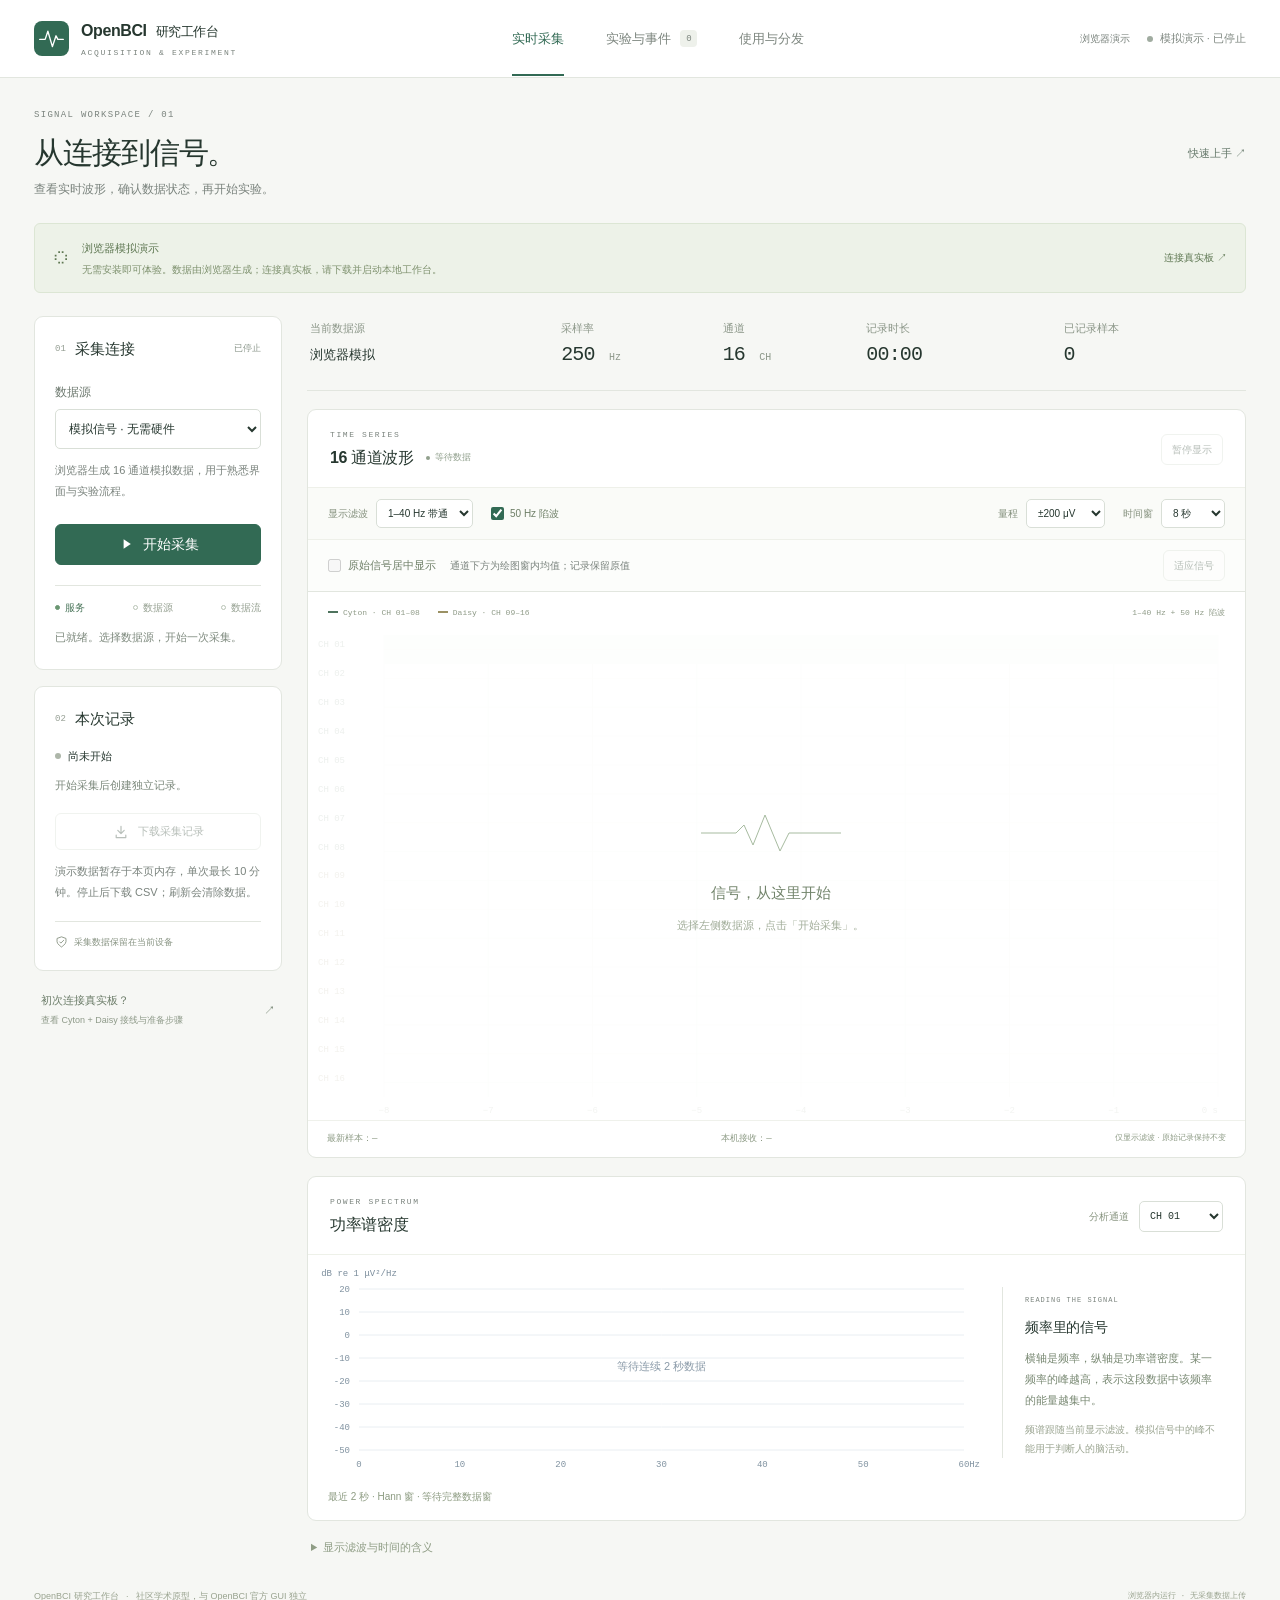
==== web/index.html @ ebc66256 "Add research workbench, online demo and portable source distribution" ====
<!doctype html>
<html lang="zh-CN">
<head>
  <meta charset="UTF-8"><meta name="viewport" content="width=device-width, initial-scale=1.0">
  <meta name="description" content="Cyton + Daisy 16 通道研究工作台：实时波形、频谱、软件事件与视觉刺激。支持浏览器模拟演示和本地硬件采集。">
  <meta name="theme-color" content="#f6f7f4"><title>OpenBCI 研究工作台 · 采集与实验</title>
  <link rel="icon" href="./favicon.svg" type="image/svg+xml"><link rel="stylesheet" href="./style.css">
  <script src="./transport.js" defer></script><script src="./display.js" defer></script><script src="./app.js" defer></script>
</head>
<body>
<a class="skip-link" href="#main">跳到工作区</a>
<header class="topbar">
  <a class="identity" href="./" aria-label="OpenBCI 研究工作台首页"><span class="brand-mark" aria-hidden="true"><svg viewBox="0 0 32 32"><path d="M3 17h6l3-9 5 17 4-12 2 4h6"/></svg></span><span class="brand-copy"><strong>OpenBCI<span>研究工作台</span></strong><small>ACQUISITION & EXPERIMENT</small></span></a>
  <nav class="view-nav" aria-label="工作区导航"><button class="view-tab active" data-view="acquisition" aria-current="page">实时采集</button><button class="view-tab" data-view="experiment">实验与事件 <span id="navEventCount" class="nav-count">0</span></button><button class="view-tab" data-view="guide">使用与分发</button></nav>
  <div class="topbar-end"><span id="environmentLabel" class="environment-label">本地工作台</span><div class="session-badge" id="sessionBadge" role="status"><i aria-hidden="true"></i><span id="sessionState">连接服务中</span></div></div>
</header>
<main id="main" class="workspace">
  <div class="page-intro"><div><p class="eyebrow">SIGNAL WORKSPACE / 01</p><h1 id="viewTitle">从连接到信号。</h1><p id="viewDescription">查看实时波形，确认数据状态，再开始实验。</p></div><a class="quiet-link" href="./guide.html">快速上手 ↗</a></div>
  <div id="browserBanner" class="environment-banner" hidden><span class="banner-symbol" aria-hidden="true">◌</span><div><strong>浏览器模拟演示</strong><p>无需安装即可体验。数据由浏览器生成；连接真实板，请下载并启动本地工作台。</p></div><a class="text-button" href="./guide.html#local">连接真实板 ↗</a></div>
  <div class="workspace-grid">
    <aside class="sidebar" aria-label="采集连接与记录">
      <section class="connection-panel">
        <div class="section-heading"><span class="section-index">01</span><h2>采集连接</h2><span class="live-label" id="connectionModeLabel">准备就绪</span></div>
        <label for="mode">数据源</label><select id="mode"><option value="synthetic">模拟信号 · 无需硬件</option><option value="cyton_daisy">Cyton + Daisy · 真实板卡</option></select>
        <div id="portControls" hidden><label for="port">USB 接收器</label><div class="port-row"><select id="port"><option value="">尚未扫描</option></select><button id="refreshPorts" class="icon-button" title="重新扫描串口" aria-label="重新扫描串口"><svg viewBox="0 0 20 20" aria-hidden="true"><path d="M16 8a6 6 0 1 0 .1 4M16 3v5h-5"/></svg></button></div></div>
        <p class="help" id="modeHelp">使用模拟数据熟悉波形、记录和事件操作。</p>
        <div class="acquisition-actions"><button class="primary full" id="start"><svg viewBox="0 0 20 20" aria-hidden="true"><path d="m7 4 9 6-9 6Z"/></svg><span>开始采集</span></button><button class="stop-button full" id="stop" disabled><svg viewBox="0 0 20 20" aria-hidden="true"><rect x="5" y="5" width="10" height="10" rx="1"/></svg>停止并保存</button></div>
        <div class="connection-steps" aria-label="连接过程"><span id="stepService"><i></i>服务</span><span id="stepDevice"><i></i>数据源</span><span id="stepStream"><i></i>数据流</span></div>
        <div class="inline-notice" id="notice" role="status" aria-live="polite">正在检查采集服务…</div>
      </section>
      <section class="session-panel"><div class="section-heading"><span class="section-index">02</span><h2>本次记录</h2></div><div class="record-state"><span class="record-dot" id="recordDot"></span><strong id="recordState">尚未开始</strong></div><p id="recordingPath" class="recording-path">开始采集后创建独立记录。</p><button id="downloadRecording" class="secondary full" disabled><svg viewBox="0 0 20 20" aria-hidden="true"><path d="M10 3v9m-4-4 4 4 4-4M4 14v3h12v-3"/></svg>下载采集记录</button><p class="help" id="recordHelp">本地采集自动保存原始数据；停止后可下载完整记录。</p><div class="storage-note"><svg viewBox="0 0 16 16" aria-hidden="true"><path d="M8 1 2.5 3v4c0 3 5.5 6.5 5.5 6.5S13.5 10 13.5 7V3Z"/><path d="m5.5 7 1.7 1.7L11 5"/></svg><span>采集数据保留在当前设备</span></div></section>
      <a class="sidebar-guide" href="./guide.html#hardware"><span>初次连接真实板？<small>查看 Cyton + Daisy 接线与准备步骤</small></span><span aria-hidden="true">↗</span></a>
    </aside>
    <div class="main-column">
      <div class="session-strip" aria-label="采集概况"><div><span>当前数据源</span><strong id="sourceSummary">模拟信号</strong></div><div><span>采样率</span><strong id="sampleRate">250 <small>Hz</small></strong></div><div><span>通道</span><strong id="channelCount">16 <small>CH</small></strong></div><div><span>记录时长</span><strong id="sessionDuration">00:00</strong></div><div><span>已记录样本</span><strong id="sampleCount">0</strong></div></div>
      <div class="view-panel" data-panel="acquisition">
        <section class="panel waveform-panel" aria-labelledby="waveTitle">
          <div class="panel-header"><div><p class="eyebrow">TIME SERIES</p><h2 id="waveTitle">16 通道波形 <span class="live-indicator" id="waveLive">等待数据</span></h2></div><button id="pauseDisplay" class="secondary compact" aria-pressed="false" disabled><span id="pauseLabel">暂停显示</span></button></div>
          <div class="display-toolbar" aria-label="波形显示设置"><label>显示滤波<select id="filter"><option value="raw">原始信号</option><option value="bandpass" selected>1–40 Hz 带通</option></select></label><label class="check-row"><input type="checkbox" id="notch" checked><span>50 Hz 陷波</span></label><span class="toolbar-spacer"></span><label>量程<select id="scale"><option value="50">±50 μV</option><option value="100">±100 μV</option><option value="200" selected>±200 μV</option><option value="500">±500 μV</option><option value="1000">±1000 μV</option><option value="5000">±5 mV</option><option value="20000">±20 mV</option><option value="100000">±100 mV</option><option value="250000">±250 mV</option></select></label><label>时间窗<select id="timeWindow"><option value="4">4 秒</option><option value="8" selected>8 秒</option></select></label></div>
          <div class="plot-options"><label class="check-row" title="仅绘图时减去各通道当前时间窗的均值；均值显示在通道名下，原始数据和频谱不变。"><input type="checkbox" id="centerRaw"><span>原始信号居中显示</span></label><span>通道下方为绘图窗内均值；记录保留原值</span><button id="fitSignal" class="secondary compact" disabled>适应信号</button></div>
          <div class="plot-caption"><div class="channel-legend"><span><i></i>Cyton · CH 01–08</span><span><i></i>Daisy · CH 09–16</span></div><span id="filterBadge">1–40 Hz + 50 Hz 陷波</span></div>
          <div id="streamNotice" class="signal-notice" role="status" hidden>最近 3 秒未收到新样本。请检查板子供电、PC 开关和接收器；界面保留最后收到的数据。</div><div id="rangeNotice" class="signal-notice" role="status" hidden></div>
          <div class="waveform-wrap"><canvas id="waveform" aria-label="16 通道实时 EEG 波形图，可点击通道选择频谱"></canvas><div class="plot-empty" id="waveEmpty"><span class="empty-wave" aria-hidden="true"><svg viewBox="0 0 140 40"><path d="M0 20h35l8-8 9 20 12-30 15 36 9-18h52"/></svg></span><strong id="emptyTitle">信号，从这里开始</strong><span id="emptyDescription">选择左侧数据源，点击「开始采集」。</span></div><div class="paused-overlay" id="pausedOverlay" hidden>显示已暂停 · 后台采集保持运行</div></div>
          <div class="plot-footer"><span id="sampleTime">最新样本：—</span><span id="receivedTime">本机接收：—</span><span>仅显示滤波 · 原始记录保持不变</span></div>
        </section>
        <section class="panel spectrum-panel" aria-labelledby="spectrumTitle"><div class="panel-header"><div><p class="eyebrow">POWER SPECTRUM</p><h2 id="spectrumTitle">功率谱密度</h2></div><label class="channel-picker">分析通道<select id="spectrumChannel" aria-label="选择频谱通道"></select></label></div><div class="spectrum-body"><div class="spectrum-wrap"><canvas id="spectrum" aria-label="所选通道功率谱密度图"></canvas></div><aside class="spectrum-explainer"><span class="micro-label">READING THE SIGNAL</span><h3>频率里的信号</h3><p>横轴是频率，纵轴是功率谱密度。某一频率的峰越高，表示这段数据中该频率的能量越集中。</p><p class="help">频谱跟随当前显示滤波。模拟信号中的峰不能用于判断人的脑活动。</p></aside></div><p class="spectrum-note" id="spectrumNote">最近 2 秒 · Hann 窗 · 等待完整数据窗</p></section>
        <details class="method-note"><summary>显示滤波与时间的含义</summary><p>1–40 Hz 是一阶高通与低通串联的演示滤波；50 Hz 陷波 Q=30。它们只影响显示与频谱，不改变原始记录。Cyton + Daisy 时间戳为主机接收／合并时间；正式研究需另行验证滤波、信号质量和同步精度。</p></details>
      </div>
      <div class="view-panel" data-panel="experiment" hidden>
        <section class="panel experiment-panel"><div class="panel-header"><div><p class="eyebrow">STIMULUS & MARKERS</p><h2>视觉刺激与事件标记</h2></div><span class="tag">软件时序</span></div><div class="experiment-body"><div class="stimulus" id="stimulus" aria-label="视觉刺激区域"><span>+</span><small id="stimulusState">待机</small></div><div class="event-controls"><p class="control-label">手动事件</p><div class="button-row"><button id="eventA" class="secondary" disabled>事件 A <kbd>1</kbd></button><button id="eventB" class="secondary" disabled>事件 B <kbd>2</kbd></button></div><p class="help keyboard-hint">空格键发送事件 A · 输入控件聚焦时不触发</p><div class="paradigm-inputs"><label for="stimulusInterval">刺激间隔 / 秒<input id="stimulusInterval" type="number" min="0.5" max="60" step="0.5" value="2"></label><label for="stimulusCount">重复次数<input id="stimulusCount" type="number" min="1" max="100" step="1" value="5"></label></div><div class="button-row"><button id="startExperiment" class="primary" disabled>运行视觉刺激</button><button id="cancelExperiment" class="secondary" disabled>取消</button></div><p class="experiment-readiness" id="experimentReadiness">请先开始采集，再添加事件。</p></div></div><p class="timing-note">准备 1 秒后开始，每次闪烁 150 ms 并请求事件 A。切换工作区或将页面放到后台会取消剩余刺激。软件时间不代表屏幕实际亮起时间或硬件同步精度。</p></section>
        <section class="panel event-log-panel"><div class="panel-header"><div><p class="eyebrow">EVENT TIMELINE</p><h2>实验日志 <span id="eventCount">0</span></h2></div><button class="secondary compact" id="exportLog" disabled>导出事件日志</button></div><div class="table-wrap"><table><thead><tr><th scope="col">事件</th><th scope="col">计划 / 本机时间</th><th scope="col">绘制回调差</th><th scope="col">请求发送时间</th><th scope="col">采集端状态</th></tr></thead><tbody id="eventRows"><tr><td colspan="5" class="table-empty"><strong>给数据加上时间坐标</strong><span>采集开始后，发送手动事件或运行视觉刺激，事件状态会在这里更新。</span></td></tr></tbody></table></div><p class="log-note">显示最近 30 条；导出包含本页全部事件与后端状态。刷新页面前请先导出。</p></section>
      </div>
      <div class="view-panel" data-panel="guide" hidden>
        <section class="guide-intro"><p class="eyebrow">START HERE</p><h2>同一个工作台，两种打开方式。</h2><p>先用模拟数据熟悉流程，再连接真实设备。</p></section>
        <div class="guide-modes"><article><span class="guide-number">01 / 在浏览器体验</span><h3>打开链接，开始模拟采集。</h3><p>GitHub Pages 版在浏览器生成 16 通道模拟数据，可查看波形与频谱、运行视觉刺激，并下载演示数据和事件日志。</p><button class="primary" id="goAcquisition">返回实时采集 →</button></article><article><span class="guide-number">02 / 在本机连接硬件</span><h3>下载工作台，接入真实板。</h3><p>本地采集服务负责连接 USB 接收器与保存原始记录。需要 Python 3.10+，以及提供 Java / BrainFlow 库的 OpenBCI GUI。</p><a class="secondary link-button" href="./downloads/OpenBCI-Research-Workbench.zip" download>下载本地工作台 ↓</a><a class="quiet-link" href="./guide.html#local">安装步骤 ↗</a></article></div>
        <div class="workflow-guide"><h3>一次完整采集</h3><ol><li><strong>连接与检查</strong><span>选择数据源。真实板需插入 USB 接收器，板子用电池供电并置于 PC。</span></li><li><strong>观察与实验</strong><span>开始采集，调整显示。进入「实验与事件」添加标记或运行视觉刺激。</span></li><li><strong>停止与导出</strong><span>点击「停止并保存」，下载采集记录和事件日志，保留实验配置。</span></li></ol></div><a class="quiet-link" href="./guide.html#publish">GitHub 同步与自动发布说明 ↗</a>
      </div>
    </div>
  </div>
</main>
<footer class="app-footer"><span>OpenBCI 研究工作台 <span class="footer-dot">·</span> 社区学术原型，与 OpenBCI 官方 GUI 独立</span><span id="connectionStatus">正在连接本地服务</span></footer>
<div id="downloadStatus" class="toast" role="status" aria-live="polite" hidden></div>
</body></html>
---- web/style.css ----
@charset "UTF-8";
:root{color-scheme:light;--ink:#26372f;--muted:#7a837d;--accent:#326a54;--accent-dark:#254e40;--accent-soft:#eaf1eb;--line:#e2e6df;--paper:#fff;--back:#f6f7f4;--red:#a63b35;--mono:"SFMono-Regular",Consolas,"Liberation Mono",monospace;--sans:-apple-system,BlinkMacSystemFont,"Segoe UI","PingFang SC","Microsoft YaHei",sans-serif;font-family:var(--sans);font-size:14px;font-synthesis:none;font-variant-numeric:tabular-nums}
*{box-sizing:border-box}html{scroll-behavior:smooth;scroll-padding-top:90px}body{margin:0;background:var(--back);color:var(--ink);line-height:1.5}button,input,select{font:inherit}button,a,input,select,summary{-webkit-tap-highlight-color:transparent}button{cursor:pointer;border:1px solid transparent;border-radius:6px;min-height:39px;padding:9px 14px;font-weight:550;transition:background .18s,border-color .18s,color .18s,transform .15s;display:inline-flex;align-items:center;justify-content:center;gap:9px}button:active:not(:disabled),.link-button:active{transform:translateY(1px)}button:disabled{opacity:.4;cursor:not-allowed}button svg,.link-button svg{width:16px;height:16px;fill:none;stroke:currentColor;stroke-width:1.5;stroke-linejoin:round;stroke-linecap:round;flex-shrink:0}button:focus-visible,a:focus-visible,input:focus-visible,select:focus-visible,summary:focus-visible{outline:3px solid #83a88d;outline-offset:3px}a{color:inherit;text-decoration:none}select,input[type=number]{width:100%;height:40px;border:1px solid #d9dfd7;background:var(--paper);color:var(--ink);border-radius:5px;padding:0 11px;min-width:0;transition:border-color .18s}select:hover:not(:disabled),input:hover:not(:disabled){border-color:#a3b5a5}select:disabled,input:disabled{background:#f7f8f5;color:#79857b}input[type=checkbox]{accent-color:var(--accent);width:15px;height:15px}h1,h2,h3,p{margin:0}h1{font-size:30px;letter-spacing:-1.1px;font-weight:600;line-height:1.3}h2{font-size:16px;font-weight:600;letter-spacing:-.35px}h3{font-size:16px;font-weight:600;letter-spacing:-.25px}small{font-weight:400}label{font-size:12px;font-weight:500}[hidden]{display:none!important}.skip-link{position:absolute;top:-80px;left:20px;z-index:6;background:var(--accent);color:white;padding:10px 16px}.skip-link:focus{top:10px}
.topbar{height:78px;display:flex;align-items:center;justify-content:space-between;gap:28px;padding:0 34px;background:#fff;border-bottom:1px solid var(--line)}.identity{display:flex;gap:12px;align-items:center;flex-shrink:0}.brand-mark{height:35px;width:35px;display:grid;place-items:center;background:var(--accent);color:white;border-radius:8px}.brand-mark svg{width:29px;fill:none;stroke:currentColor;stroke-width:1.5;stroke-linejoin:round;stroke-linecap:round}.brand-copy{display:block}.brand-copy strong{font-size:16px;letter-spacing:-.4px;font-weight:650;display:block}.brand-copy strong span{font-size:13px;margin-left:9px;font-weight:450}.brand-copy small{font:8px/1.5 var(--mono);letter-spacing:1.7px;color:var(--muted);display:block;margin-top:4px}.view-nav{display:flex;align-self:stretch;gap:6px}.view-tab{position:relative;border-radius:0;background:transparent;color:#7d867f;font-size:12px;font-weight:500;padding:0 17px}.view-tab:after{content:"";height:2px;background:transparent;position:absolute;bottom:0;left:17px;right:17px}.view-tab.active{color:var(--accent)}.view-tab.active:after{background:var(--accent)}.view-tab:hover{background:#f7f9f5;color:var(--accent)}.nav-count{display:inline-grid;place-items:center;min-width:17px;height:17px;background:#eef1eb;border-radius:4px;font:9px var(--mono)}.topbar-end{display:flex;align-items:center;gap:17px;flex-shrink:0}.environment-label{font-size:10px;color:var(--muted)}.session-badge{display:flex;gap:7px;align-items:center;font-size:11px;color:#7d867f;white-space:nowrap}.session-badge i{width:6px;height:6px;border-radius:50%;background:#a0aca0}.session-badge.running{color:var(--accent)}.session-badge.running i{background:#4e8a6b;box-shadow:0 0 0 4px #eef4ee}.session-badge.error{color:var(--red)}.session-badge.error i{background:var(--red)}
.workspace{max-width:1600px;margin:0 auto;padding:31px 34px 35px}.page-intro{display:flex;align-items:center;justify-content:space-between;gap:20px;margin-bottom:25px}.eyebrow,.micro-label{font:9px/1.5 var(--mono);letter-spacing:1.7px;color:var(--muted)}.page-intro .eyebrow{font-size:9px;letter-spacing:1.3px;margin-bottom:10px}.page-intro p:last-child{font-size:12px;color:var(--muted);margin-top:8px}.quiet-link{font-size:11px;color:#66796b;display:inline-flex;align-items:center;gap:9px;padding:7px 0;white-space:nowrap}.quiet-link:hover{color:var(--accent);text-decoration:underline;text-underline-offset:4px}.workspace-grid{display:grid;grid-template-columns:248px minmax(0,1fr);gap:25px;align-items:start}.sidebar{display:flex;flex-direction:column;gap:16px;min-width:0}.connection-panel,.session-panel{padding:21px 20px;background:var(--paper);border:1px solid var(--line);border-radius:9px}.section-heading{display:flex;align-items:center;gap:8px;margin-bottom:23px}.section-heading h2{font-size:14px;letter-spacing:0}.section-index{font:9px var(--mono);color:#97a095;padding-right:1px}.live-label{font-size:9px;color:#8a968a;margin-left:auto}.connection-panel>label,#portControls>label{display:block;font-size:11px;color:#6c786e;margin:17px 0 8px}.connection-panel>label:first-of-type{margin-top:0}.connection-panel select{font-size:11px;padding-left:9px}#portControls{margin-top:15px}.port-row{display:flex;gap:7px}.port-row select{font:10px var(--mono);padding-left:7px}.icon-button{border-color:var(--line);background:var(--paper);width:36px;flex-shrink:0;padding:0}.icon-button:hover{background:var(--accent-soft)}.help{font-size:10px;line-height:1.9;color:var(--muted);margin-top:11px}.acquisition-actions{margin:22px 0 20px;display:flex;gap:7px;flex-direction:column}.primary{background:var(--accent);color:white;border-color:var(--accent)}.primary:hover:not(:disabled){background:var(--accent-dark);border-color:var(--accent-dark)}.primary svg{fill:currentColor;stroke:none}.secondary{border-color:#dce2d9;color:#506254;background:var(--paper)}.secondary:hover:not(:disabled){background:var(--accent-soft);border-color:#a5b8a9}.stop-button{background:#fff;color:#6e796e;border-color:var(--line)}.stop-button:hover:not(:disabled){color:var(--red);border-color:#dcbab2;background:#fcf6f4}.stop-button:disabled{display:none}.acquisition-actions:has(.stop-button:not(:disabled)) .primary{display:none}.full{width:100%}.connection-steps{display:flex;justify-content:space-between;gap:8px;padding-top:14px;border-top:1px solid var(--line)}.connection-steps>span{display:flex;align-items:center;gap:5px;color:#96a192;font-size:9px;white-space:nowrap}.connection-steps i{width:5px;height:5px;border:1px solid #b8c3b5;border-radius:50%}.connection-steps .ready{color:#4b765b}.connection-steps .ready i{background:#6a9672;border-color:#6a9672}.inline-notice{font-size:10px;line-height:1.9;color:#7d897d;margin-top:12px;overflow-wrap:anywhere}.inline-notice.error{color:var(--red)}.session-panel .section-heading{margin-bottom:18px}.record-state{display:flex;align-items:center;gap:7px;font-size:11px}.record-state strong{font-weight:500}.record-dot{width:6px;height:6px;border-radius:50%;background:#adb6a9}.record-dot.active{background:#70956a;box-shadow:0 0 0 3px #eef4eb}.recording-path{font:10px/1.8 var(--mono);color:#7b887b;overflow-wrap:anywhere;margin:12px 0 17px}.session-panel button{font-size:10px;min-height:34px}.storage-note{display:flex;align-items:center;gap:6px;margin-top:18px;padding-top:14px;border-top:1px solid var(--line);font-size:9px;color:#879382}.storage-note svg{width:13px;height:13px;fill:none;stroke:currentColor;stroke-width:1.1}.sidebar-guide{display:flex;justify-content:space-between;align-items:center;font-size:11px;padding:5px 7px;color:#6b7c68}.sidebar-guide small{display:block;font-size:9px;color:#8e9a89;margin-top:5px}.sidebar-guide:hover{color:var(--accent)}
.main-column{display:flex;flex-direction:column;gap:18px;min-width:0}.session-strip{display:grid;grid-template-columns:1.3fr .8fr .7fr 1fr 1fr;gap:18px;padding:4px 3px 21px;border-bottom:1px solid var(--line);min-height:75px}.session-strip>div{min-width:0}.session-strip span{display:block;font-size:10px;color:#8c9789;margin-bottom:7px}.session-strip strong{font:20px/1.2 var(--mono);letter-spacing:-.8px;white-space:nowrap}.session-strip>div:first-child strong{font:13px/1.85 var(--sans);letter-spacing:0}.session-strip small{font-size:10px;color:#8c9789;letter-spacing:0;margin-left:3px}.view-panel{display:flex;flex-direction:column;gap:18px;min-width:0}.panel{background:var(--paper);border:1px solid var(--line);border-radius:9px;overflow:hidden}.panel-header{display:flex;align-items:center;justify-content:space-between;gap:12px;padding:19px 22px 17px}.panel-header .eyebrow{font-size:8px;letter-spacing:1.6px;margin-bottom:5px}.panel-header h2{display:flex;align-items:center;gap:12px}.compact{min-height:31px;padding:6px 10px;font-size:10px}.live-indicator{font-size:9px;font-weight:400;letter-spacing:0;color:#91a08d;display:inline-flex;align-items:center;gap:5px}.live-indicator:before{content:"";width:4px;height:4px;border-radius:50%;background:currentColor}.live-indicator.active{color:var(--accent)}.display-toolbar{padding:11px 20px;background:#fafbf8;border-top:1px solid #eef0e9;border-bottom:1px solid #eef0e9;display:flex;align-items:center;gap:18px}.display-toolbar>label:not(.check-row){display:flex;gap:8px;align-items:center;color:#85917e;font-size:10px;white-space:nowrap}.display-toolbar select{width:auto;font-size:10px;height:29px;background:#fff;min-width:64px;padding:0 7px}.check-row{display:flex;align-items:center;gap:6px;color:#6d7e66;font-size:10px;font-weight:400;white-space:nowrap}.check-row input{margin:0;width:13px;height:13px}.toolbar-spacer{flex:1}.plot-caption{display:flex;justify-content:space-between;gap:14px;padding:15px 20px 0;font:8px var(--mono);color:#8f9b88}.channel-legend{display:flex;gap:18px;font-size:8px}.channel-legend>span{display:flex;align-items:center;gap:5px}.channel-legend i{width:10px;height:2px;background:#4e735d}.channel-legend>span:last-child i{background:#9b9164}#filterBadge{font-size:8px}.waveform-wrap{height:490px;position:relative;margin:12px 12px 0 0}.waveform-wrap canvas{width:100%;height:100%;display:block;cursor:crosshair}.plot-empty{position:absolute;inset:0;display:flex;align-items:center;justify-content:center;flex-direction:column;gap:11px;pointer-events:none;color:#a0ac98;background:rgba(255,255,255,.88)}.plot-empty strong{color:#72846b;font-size:15px;font-weight:500}.plot-empty>span:last-child{font-size:11px;max-width:270px;text-align:center;line-height:1.8}.empty-wave svg{width:140px;height:40px;fill:none;stroke:#a7bba0;stroke-width:1;stroke-linejoin:round;margin-bottom:12px}.plot-footer{border-top:1px solid #eff1eb;display:flex;justify-content:space-between;gap:10px;flex-wrap:wrap;padding:11px 19px;font:8px/1.6 var(--mono);color:#8d9b85}.plot-footer>span:last-child{font-family:var(--sans);font-size:8px}.paused-overlay{position:absolute;left:50%;top:14px;transform:translateX(-50%);color:var(--accent-dark);background:#eef4e9f0;border:1px solid #ccdbc5;border-radius:4px;padding:7px 12px;font-size:10px;white-space:nowrap}
.channel-picker{display:flex;align-items:center;gap:10px;font-size:10px;color:#889580}.channel-picker select{width:84px;height:31px;font:10px var(--mono);padding:0 6px}.spectrum-panel .panel-header{border-bottom:1px solid #eef1e9}.spectrum-body{display:grid;grid-template-columns:minmax(0,1fr) 220px;gap:20px;align-items:center;padding:10px 23px 0 2px}.spectrum-wrap{height:215px;min-width:0}.spectrum-wrap canvas{width:100%;height:100%;display:block}.spectrum-explainer{border-left:1px solid var(--line);padding-left:22px}.spectrum-explainer .micro-label{font-size:7px;letter-spacing:1px}.spectrum-explainer h3{font-size:14px;margin:9px 0 10px}.spectrum-explainer>p{font-size:10px;line-height:1.9;color:#798973}.spectrum-explainer .help{font-size:9px;color:#9aa490;margin-top:9px}.spectrum-note{font-size:9px;color:#8c9b81;padding:9px 20px 16px}.method-note{padding:0 4px;color:#8f9d85;font-size:10px}.method-note summary{cursor:pointer;width:fit-content}.method-note p{max-width:900px;line-height:1.9;margin-top:12px;color:#7c8c71}.app-footer{max-width:1600px;padding:0 34px 22px;display:flex;justify-content:space-between;margin:auto;gap:15px;color:#99a38f;font-size:9px}.footer-dot{padding:0 5px}#connectionStatus{font:8px var(--mono);white-space:nowrap}
.experiment-body{display:grid;grid-template-columns:minmax(160px,1fr) minmax(220px,1fr);gap:34px;padding:15px 27px 25px}.stimulus{height:275px;display:flex;align-items:center;justify-content:center;position:relative;background:#263e32;color:#e9eee5;border-radius:6px}.stimulus>span{font:48px/1 var(--mono);font-weight:200}.stimulus small{position:absolute;bottom:18px;text-align:center;left:0;right:0;color:#92a68a;font-size:11px}.stimulus.flash{background:#fff;color:#21382b;outline:1px solid #56714b;outline-offset:-1px}.stimulus.flash small{color:#56714b}.control-label{font-size:11px;color:#708365;margin:1px 0 10px}.button-row{display:flex;gap:8px}.button-row>button{flex:1;font-size:12px}.button-row kbd{font:9px var(--mono);padding:1px 4px;border:1px solid #dce4d4;border-radius:3px;color:#8c9e7e;min-width:17px}.keyboard-hint{font-size:9px;margin:10px 0 20px}.paradigm-inputs{display:flex;gap:15px;margin-bottom:20px}.paradigm-inputs label{color:#74896a;font-size:10px;flex:1}.paradigm-inputs input{margin-top:8px;height:38px;font:12px var(--mono)}.experiment-readiness{font-size:9px;color:#8d9f81;line-height:1.8;margin-top:13px}.timing-note{font-size:10px;line-height:1.9;color:#8a9b7d;background:#fafbf8;border-top:1px solid #eef1e8;padding:14px 24px}.tag{font:9px var(--mono);padding:4px 7px;background:#f0f4ec;color:#708566;border-radius:3px}.event-log-panel .panel-header{border-bottom:1px solid var(--line)}.event-log-panel h2>span{font:11px var(--mono);color:#93a284}.table-wrap{overflow:auto;max-height:390px}table{border-collapse:collapse;width:100%;text-align:left;white-space:nowrap;font-size:11px}th{background:#fafbf8;color:#8b9b7f;font-size:9px;font-weight:500;padding:12px 20px;position:sticky;top:0;border-bottom:1px solid var(--line)}td{font:10px var(--mono);padding:13px 20px;border-bottom:1px solid #edf0e7;color:#73876a}td:first-child{font-family:var(--sans);color:#516649}td.table-empty{white-space:normal;text-align:center;padding:38px 25px;font-family:var(--sans)}td.table-empty strong{font-weight:500;color:#72886a;font-size:12px;display:block}td.table-empty span{font-size:10px;color:#9ba68d;display:block;margin-top:8px;line-height:1.8}.event-state{font:10px var(--sans);color:#889a7b}.event-state.observed{color:var(--accent)}.event-state.failed,.event-state.unobserved{color:var(--red)}.log-note{font-size:9px;line-height:1.8;color:#9ba58e;padding:12px 20px}
.environment-banner{display:flex;align-items:center;gap:15px;background:#edf2e8;border:1px solid #dce6d4;border-radius:6px;padding:13px 18px;margin-bottom:23px;color:#5e7752}.banner-symbol{font-size:28px;font-weight:300;line-height:1}.environment-banner strong{font-size:11px;font-weight:550}.environment-banner p{font-size:10px;line-height:1.8;margin-top:3px;color:#7e916e}.text-button{margin-left:auto;font-size:10px;white-space:nowrap}.text-button:hover{text-decoration:underline;text-underline-offset:4px}.guide-intro{padding:22px 0 15px}.guide-intro h2{font-size:27px;font-weight:500;letter-spacing:-.9px;margin-top:12px}.guide-intro>p:last-child{font-size:12px;color:#7d9072;margin-top:12px}.guide-modes{display:grid;grid-template-columns:1fr 1fr;gap:30px;padding:0 0 30px;border-bottom:1px solid var(--line)}.guide-modes article{padding:25px 25px 27px;background:#fff;border-radius:7px;border:1px solid var(--line)}.guide-number{font:9px var(--mono);color:#93a083}.guide-modes h3{font-size:19px;line-height:1.6;letter-spacing:-.5px;margin:18px 0 12px;font-weight:500}.guide-modes p{font-size:11px;line-height:1.9;color:#809072;min-height:64px;margin-bottom:23px}.guide-modes button,.guide-modes .link-button{font-size:11px;min-height:37px}.link-button{display:inline-flex;align-items:center;justify-content:center;gap:10px;border:1px solid #d2deca;border-radius:5px;padding:8px 13px;font-weight:500}.guide-modes .quiet-link{display:block;font-size:10px;padding-top:12px}.workflow-guide{padding:10px 0}.workflow-guide h3{font-size:13px;font-weight:500}.workflow-guide ol{padding:0;list-style:none;counter-reset:step;display:grid;grid-template-columns:1fr 1fr 1fr;gap:25px;margin-top:22px}.workflow-guide li{counter-increment:step;font-size:11px}.workflow-guide li:before{content:"0" counter(step);display:block;font:10px var(--mono);color:#9aab8e;margin-bottom:10px}.workflow-guide strong{font-weight:500;display:block;margin-bottom:7px}.workflow-guide li span{font-size:10px;line-height:1.9;color:#8a9d7c}.toast{position:fixed;bottom:25px;left:50%;transform:translateX(-50%);z-index:4;max-width:min(90vw,520px);background:#2d4635;color:#fff;padding:12px 18px;border-radius:6px;font-size:11px;box-shadow:0 4px 20px #1d2e221a}.toast.error{background:#823b30}
@media(min-width:1450px){.waveform-wrap{height:550px}.workspace-grid{grid-template-columns:260px minmax(0,1fr);gap:28px}.session-strip{gap:30px}.session-strip strong{font-size:23px}.spectrum-body{grid-template-columns:minmax(0,1fr) 270px}.spectrum-explainer{padding-left:28px}}
@media(max-width:1150px){.topbar{padding:0 24px;gap:16px}.brand-copy strong span{display:none}.topbar-end{gap:10px}.environment-label{display:none}.view-tab{padding:0 13px}.workspace{padding:26px 24px}.workspace-grid{grid-template-columns:220px minmax(0,1fr);gap:18px}.connection-panel,.session-panel{padding:18px 16px}.session-strip{gap:12px;grid-template-columns:1.2fr .7fr .6fr .9fr 1fr}.session-strip strong{font-size:18px}.session-strip>div:first-child strong{font-size:11px}.display-toolbar{gap:13px;padding:11px 16px;flex-wrap:wrap}.display-toolbar>label:not(.check-row){gap:6px}.toolbar-spacer{display:none}.spectrum-body{grid-template-columns:1fr;padding-right:10px}.spectrum-explainer{display:none}.waveform-wrap{height:490px}.plot-footer>span:last-child{display:none}.experiment-body{gap:20px;padding:15px 20px 23px;grid-template-columns:1fr 1.15fr}.stimulus{height:260px}.guide-modes{gap:17px}.guide-modes article{padding:20px}.guide-modes h3{font-size:17px}.guide-modes p{min-height:90px}.app-footer{padding-left:24px;padding-right:24px}}
@media(max-width:820px){.topbar{height:auto;min-height:74px;flex-wrap:wrap;padding:17px 20px 0;gap:14px}.identity{order:0}.topbar-end{order:1;margin-left:auto}.view-nav{order:2;width:100%;height:43px;gap:14px}.view-tab{padding:0 5px;flex:1;font-size:11px}.view-tab:after{left:5px;right:5px}.brand-copy strong span{display:inline;font-size:12px}.workspace{padding:24px 18px 25px}.page-intro{margin-bottom:20px}.page-intro h1{font-size:26px}.page-intro .eyebrow{font-size:8px}.page-intro>div>p:last-child{font-size:11px}.workspace-grid{grid-template-columns:1fr;gap:18px}.sidebar{display:grid;grid-template-columns:1.1fr 1fr;gap:15px}.sidebar-guide{display:none}.connection-panel,.session-panel{padding:17px}.section-heading{margin-bottom:16px}.connection-panel #mode{height:35px}.connection-panel .help{margin-top:9px}.acquisition-actions{margin:14px 0}.connection-steps{padding-top:10px}.inline-notice{font-size:9px;margin-top:9px}.session-panel .help{font-size:9px}.storage-note{font-size:8px;margin-top:13px}.session-strip{padding:5px 3px 18px;gap:15px;grid-template-columns:1.2fr .8fr .6fr .9fr 1fr;min-height:67px}.session-strip strong{font-size:19px}.session-strip>div:first-child strong{font-size:12px}.session-strip span{font-size:9px}.main-column{gap:16px}.waveform-wrap{height:500px}.display-toolbar{justify-content:space-between;gap:12px}.plot-caption #filterBadge{font-size:7px}.channel-legend{font-size:7px;gap:13px}.spectrum-body{grid-template-columns:minmax(0,1fr) 190px;padding-right:18px}.spectrum-explainer{display:block;padding-left:15px}.spectrum-explainer h3{font-size:12px}.spectrum-explainer p{font-size:9px}.experiment-body{grid-template-columns:1fr 1fr}.environment-banner{padding:12px 13px;gap:12px}.environment-banner p{font-size:9px}.environment-banner .text-button{font-size:9px}.banner-symbol{display:none}.guide-intro h2{font-size:24px}.app-footer{padding:0 18px 20px;flex-wrap:wrap;font-size:8px}}
@media(max-width:480px){.topbar{padding:15px 15px 0}.brand-copy strong{font-size:14px}.brand-copy strong span{font-size:11px;margin-left:5px}.brand-copy small{font-size:6px;letter-spacing:1.2px}.brand-mark{width:30px;height:30px}.brand-mark svg{width:25px}.identity{gap:8px}.session-badge{font-size:9px;max-width:130px}.workspace{padding:22px 12px}.page-intro h1{font-size:25px}.page-intro>.quiet-link{font-size:9px}.page-intro>div>p:last-child{max-width:235px;line-height:1.8}.sidebar{grid-template-columns:1fr}.session-panel{display:grid;grid-template-columns:minmax(0,1fr) auto;gap:8px 15px;align-items:center;padding:16px}.session-panel .section-heading{grid-column:1/-1;margin-bottom:3px}.record-state{grid-column:1}.recording-path{grid-column:1;grid-row:3;margin:0;font-size:9px}.session-panel #downloadRecording{grid-column:2;grid-row:2/4;width:auto;max-width:160px;padding:7px 9px;font-size:9px}.session-panel .help{grid-column:1/-1;margin-top:2px}.storage-note{display:none}.connection-panel{padding:18px}.connection-panel .section-heading{margin-bottom:20px}.connection-panel .acquisition-actions{margin:16px 0}.session-strip{grid-template-columns:1.15fr .7fr .55fr 1fr;gap:12px 8px}.session-strip>div:last-child{display:none}.session-strip strong{font-size:18px}.session-strip>div:first-child strong{font-size:11px}.session-strip small{font-size:8px}.panel-header{padding:16px}.panel-header h2{font-size:14px;gap:8px}.live-indicator{font-size:8px}.compact{font-size:9px;padding:5px 8px;min-height:29px}.display-toolbar{padding:10px 13px;gap:10px 13px;justify-content:flex-start}.display-toolbar>label:not(.check-row){font-size:9px;gap:5px}.display-toolbar select{font-size:9px;height:28px;padding:0 5px}.display-toolbar .check-row{font-size:9px}.display-toolbar label:first-child{flex:1;min-width:165px}.display-toolbar label:first-child select{flex:1}.display-toolbar label:nth-last-child(2){margin-right:10px}.plot-caption{padding:12px 13px 0}.plot-caption>#filterBadge{display:none}.waveform-wrap{height:520px;margin-right:6px;margin-top:9px}.plot-footer{font-size:7px;padding:10px 13px}.spectrum-body{grid-template-columns:1fr;padding-right:6px}.spectrum-explainer{display:none}.spectrum-wrap{height:215px}.channel-picker{font-size:9px;gap:6px}.channel-picker select{font-size:9px;width:70px}.spectrum-note{font-size:8px;padding:5px 14px 15px}.environment-banner{align-items:flex-start;gap:9px}.environment-banner>div{flex:1}.environment-banner .text-button{font-size:8px;padding-top:3px}.environment-banner strong{font-size:10px}.environment-banner p{font-size:8px;line-height:1.9}.experiment-body{grid-template-columns:1fr;gap:20px;padding:10px 17px 20px}.stimulus{height:205px}.timing-note{font-size:9px;padding:13px 17px}.guide-modes{grid-template-columns:1fr;gap:15px}.guide-modes p{min-height:0}.guide-intro h2{font-size:23px;line-height:1.6}.workflow-guide ol{grid-template-columns:1fr;gap:20px}.workflow-guide li:before{float:left;width:30px;margin-top:2px}.workflow-guide li{padding-left:5px}.workflow-guide li span{display:block;margin-left:30px}.log-note{font-size:8px}.method-note{font-size:9px}.paused-overlay{font-size:9px}.app-footer{gap:7px}}
@media(prefers-reduced-motion:reduce){html{scroll-behavior:auto}*,*:before,*:after{transition:none!important;animation:none!important}}
.guide-page{max-width:920px;margin:0 auto;padding:52px 32px 65px}.guide-page-intro h1{font-size:37px;font-weight:500;letter-spacing:-1.3px;margin:17px 0}.guide-page-intro>p:last-child{font-size:13px;color:#7b8972}.guide-anchors{display:flex;flex-wrap:wrap;gap:22px;font-size:11px;padding:24px 0;margin:18px 0 20px;border-bottom:1px solid var(--line);color:#647b59}.guide-page>section{padding:30px 0 35px;border-bottom:1px solid var(--line)}.guide-page>section>h2{font-size:23px;font-weight:500;letter-spacing:-.6px;margin:14px 0 20px}.guide-page section p,.guide-page li{font-size:12px;line-height:2.05;color:#6d7d65;max-width:760px;margin-top:13px}.guide-page ol{padding-left:20px;margin:15px 0}.guide-page li{padding-left:7px}.guide-page a:not(.link-button){color:var(--accent);text-decoration:underline;text-underline-offset:4px;text-decoration-color:#b4c3aa}.guide-page code{font:11px var(--mono);overflow-wrap:anywhere;background:#ecf1e7;padding:2px 4px;border-radius:3px;color:#5a7151}.guide-downloads{display:flex;align-items:center;gap:19px;flex-wrap:wrap;margin:22px 0}.guide-downloads a{font-size:11px}.guide-page p.guide-callout{font-size:11px;background:#eef2e9;padding:13px 17px;border-left:2px solid #a7ba9c;color:#7d8e71}.guide-page>.link-button{margin-top:30px}.guide-page .section-index{letter-spacing:1px;font-size:9px}@media(max-width:600px){.guide-page{padding:32px 20px 45px}.guide-page-intro h1{font-size:29px;line-height:1.5}.guide-page>section>h2{font-size:21px;line-height:1.6}.guide-page section p,.guide-page li{font-size:11px}.guide-anchors{gap:18px;font-size:10px}.guide-page code{font-size:10px}}
/* Legibility for sustained use; small labels remain secondary to the signal. */
.help{font-size:11px}.inline-notice{font-size:11px}.connection-panel select{font-size:12px}.connection-panel>label,#portControls>label{font-size:12px}.section-heading h2{font-size:15px}.session-panel button{font-size:11px}.connection-steps>span{font-size:10px}.session-strip span{font-size:11px}.spectrum-note{font-size:10px}.spectrum-explainer>p{font-size:11px}.spectrum-explainer .help{font-size:10px}.view-tab{font-size:13px}.guide-modes p{font-size:12px}.recording-path{font-size:11px}.timing-note{font-size:11px}.plot-footer{font-size:9px}.method-note{font-size:11px}
@media(max-width:820px){.help,.inline-notice{font-size:10px}.session-strip span{font-size:10px}.spectrum-explainer>p{font-size:10px}.view-tab{font-size:12px}.recording-path{font-size:10px}}
@media(max-width:480px){.plot-footer{font-size:8px}.timing-note{font-size:10px}.session-strip span{font-size:9px}.method-note{font-size:10px}.view-tab{font-size:11px}}
.plot-options{display:flex;align-items:center;gap:14px;flex-wrap:wrap;padding:10px 20px;border-bottom:1px solid var(--line);background:#fcfdfb}.plot-options .check-row{font-size:11px;display:inline-flex;align-items:center;gap:7px}.plot-options>span{font-size:10px;color:var(--muted)}.plot-options>button{margin-left:auto}.signal-notice{margin:12px 20px 0;padding:10px 13px;border-left:2px solid #b99363;background:#faf5e9;color:#815e32;font-size:11px;line-height:1.9;max-width:90ch}.session-badge.waiting{color:#946d37}.session-badge.waiting i{background:#b99363}.signal-notice+#rangeNotice:not([hidden]){margin-top:8px}@media(max-width:600px){.plot-options{padding:10px 13px;gap:9px}.plot-options>span{flex-basis:100%;order:3}.signal-notice{margin-left:13px;margin-right:13px}}
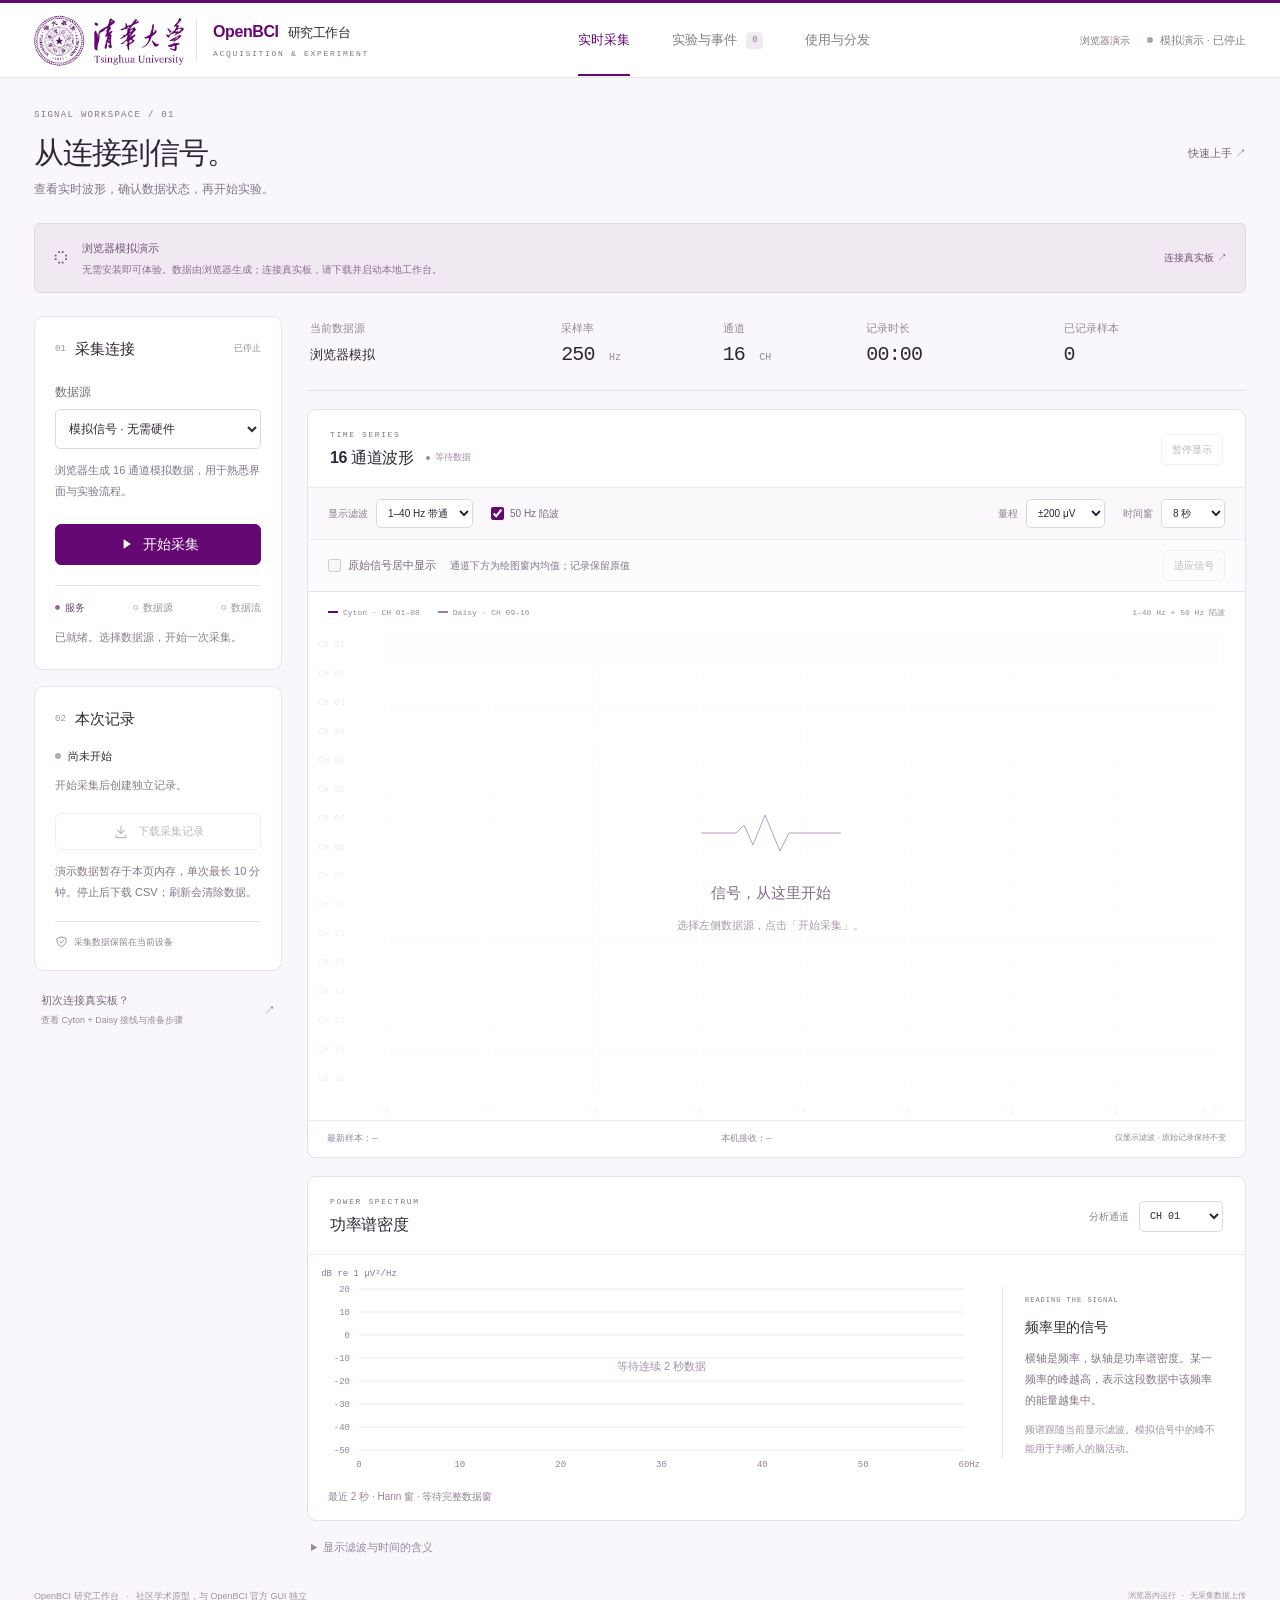
==== commit 8f42c95b: "Apply Tsinghua purple theme and supplied university logo" ====
--- a/web/index.html
+++ b/web/index.html
@@ -3,14 +3,14 @@
 <head>
   <meta charset="UTF-8"><meta name="viewport" content="width=device-width, initial-scale=1.0">
   <meta name="description" content="Cyton + Daisy 16 通道研究工作台：实时波形、频谱、软件事件与视觉刺激。支持浏览器模拟演示和本地硬件采集。">
-  <meta name="theme-color" content="#f6f7f4"><title>OpenBCI 研究工作台 · 采集与实验</title>
+  <meta name="theme-color" content="#faf7fc"><title>OpenBCI 研究工作台 · 采集与实验</title>
   <link rel="icon" href="./favicon.svg" type="image/svg+xml"><link rel="stylesheet" href="./style.css">
   <script src="./transport.js" defer></script><script src="./display.js" defer></script><script src="./app.js" defer></script>
 </head>
 <body>
 <a class="skip-link" href="#main">跳到工作区</a>
 <header class="topbar">
-  <a class="identity" href="./" aria-label="OpenBCI 研究工作台首页"><span class="brand-mark" aria-hidden="true"><svg viewBox="0 0 32 32"><path d="M3 17h6l3-9 5 17 4-12 2 4h6"/></svg></span><span class="brand-copy"><strong>OpenBCI<span>研究工作台</span></strong><small>ACQUISITION & EXPERIMENT</small></span></a>
+  <a class="identity" href="./" aria-label="OpenBCI 研究工作台首页"><span class="tsinghua-logo"><img src="./tsinghua-logo.png" alt="清华大学 Tsinghua University 校徽与校名" width="763" height="330"></span><span class="brand-copy"><strong>OpenBCI<span>研究工作台</span></strong><small>ACQUISITION & EXPERIMENT</small></span></a>
   <nav class="view-nav" aria-label="工作区导航"><button class="view-tab active" data-view="acquisition" aria-current="page">实时采集</button><button class="view-tab" data-view="experiment">实验与事件 <span id="navEventCount" class="nav-count">0</span></button><button class="view-tab" data-view="guide">使用与分发</button></nav>
   <div class="topbar-end"><span id="environmentLabel" class="environment-label">本地工作台</span><div class="session-badge" id="sessionBadge" role="status"><i aria-hidden="true"></i><span id="sessionState">连接服务中</span></div></div>
 </header>
--- a/web/style.css
+++ b/web/style.css
@@ -1,20 +1,25 @@
 @charset "UTF-8";
-:root{color-scheme:light;--ink:#26372f;--muted:#7a837d;--accent:#326a54;--accent-dark:#254e40;--accent-soft:#eaf1eb;--line:#e2e6df;--paper:#fff;--back:#f6f7f4;--red:#a63b35;--mono:"SFMono-Regular",Consolas,"Liberation Mono",monospace;--sans:-apple-system,BlinkMacSystemFont,"Segoe UI","PingFang SC","Microsoft YaHei",sans-serif;font-family:var(--sans);font-size:14px;font-synthesis:none;font-variant-numeric:tabular-nums}
-*{box-sizing:border-box}html{scroll-behavior:smooth;scroll-padding-top:90px}body{margin:0;background:var(--back);color:var(--ink);line-height:1.5}button,input,select{font:inherit}button,a,input,select,summary{-webkit-tap-highlight-color:transparent}button{cursor:pointer;border:1px solid transparent;border-radius:6px;min-height:39px;padding:9px 14px;font-weight:550;transition:background .18s,border-color .18s,color .18s,transform .15s;display:inline-flex;align-items:center;justify-content:center;gap:9px}button:active:not(:disabled),.link-button:active{transform:translateY(1px)}button:disabled{opacity:.4;cursor:not-allowed}button svg,.link-button svg{width:16px;height:16px;fill:none;stroke:currentColor;stroke-width:1.5;stroke-linejoin:round;stroke-linecap:round;flex-shrink:0}button:focus-visible,a:focus-visible,input:focus-visible,select:focus-visible,summary:focus-visible{outline:3px solid #83a88d;outline-offset:3px}a{color:inherit;text-decoration:none}select,input[type=number]{width:100%;height:40px;border:1px solid #d9dfd7;background:var(--paper);color:var(--ink);border-radius:5px;padding:0 11px;min-width:0;transition:border-color .18s}select:hover:not(:disabled),input:hover:not(:disabled){border-color:#a3b5a5}select:disabled,input:disabled{background:#f7f8f5;color:#79857b}input[type=checkbox]{accent-color:var(--accent);width:15px;height:15px}h1,h2,h3,p{margin:0}h1{font-size:30px;letter-spacing:-1.1px;font-weight:600;line-height:1.3}h2{font-size:16px;font-weight:600;letter-spacing:-.35px}h3{font-size:16px;font-weight:600;letter-spacing:-.25px}small{font-weight:400}label{font-size:12px;font-weight:500}[hidden]{display:none!important}.skip-link{position:absolute;top:-80px;left:20px;z-index:6;background:var(--accent);color:white;padding:10px 16px}.skip-link:focus{top:10px}
-.topbar{height:78px;display:flex;align-items:center;justify-content:space-between;gap:28px;padding:0 34px;background:#fff;border-bottom:1px solid var(--line)}.identity{display:flex;gap:12px;align-items:center;flex-shrink:0}.brand-mark{height:35px;width:35px;display:grid;place-items:center;background:var(--accent);color:white;border-radius:8px}.brand-mark svg{width:29px;fill:none;stroke:currentColor;stroke-width:1.5;stroke-linejoin:round;stroke-linecap:round}.brand-copy{display:block}.brand-copy strong{font-size:16px;letter-spacing:-.4px;font-weight:650;display:block}.brand-copy strong span{font-size:13px;margin-left:9px;font-weight:450}.brand-copy small{font:8px/1.5 var(--mono);letter-spacing:1.7px;color:var(--muted);display:block;margin-top:4px}.view-nav{display:flex;align-self:stretch;gap:6px}.view-tab{position:relative;border-radius:0;background:transparent;color:#7d867f;font-size:12px;font-weight:500;padding:0 17px}.view-tab:after{content:"";height:2px;background:transparent;position:absolute;bottom:0;left:17px;right:17px}.view-tab.active{color:var(--accent)}.view-tab.active:after{background:var(--accent)}.view-tab:hover{background:#f7f9f5;color:var(--accent)}.nav-count{display:inline-grid;place-items:center;min-width:17px;height:17px;background:#eef1eb;border-radius:4px;font:9px var(--mono)}.topbar-end{display:flex;align-items:center;gap:17px;flex-shrink:0}.environment-label{font-size:10px;color:var(--muted)}.session-badge{display:flex;gap:7px;align-items:center;font-size:11px;color:#7d867f;white-space:nowrap}.session-badge i{width:6px;height:6px;border-radius:50%;background:#a0aca0}.session-badge.running{color:var(--accent)}.session-badge.running i{background:#4e8a6b;box-shadow:0 0 0 4px #eef4ee}.session-badge.error{color:var(--red)}.session-badge.error i{background:var(--red)}
-.workspace{max-width:1600px;margin:0 auto;padding:31px 34px 35px}.page-intro{display:flex;align-items:center;justify-content:space-between;gap:20px;margin-bottom:25px}.eyebrow,.micro-label{font:9px/1.5 var(--mono);letter-spacing:1.7px;color:var(--muted)}.page-intro .eyebrow{font-size:9px;letter-spacing:1.3px;margin-bottom:10px}.page-intro p:last-child{font-size:12px;color:var(--muted);margin-top:8px}.quiet-link{font-size:11px;color:#66796b;display:inline-flex;align-items:center;gap:9px;padding:7px 0;white-space:nowrap}.quiet-link:hover{color:var(--accent);text-decoration:underline;text-underline-offset:4px}.workspace-grid{display:grid;grid-template-columns:248px minmax(0,1fr);gap:25px;align-items:start}.sidebar{display:flex;flex-direction:column;gap:16px;min-width:0}.connection-panel,.session-panel{padding:21px 20px;background:var(--paper);border:1px solid var(--line);border-radius:9px}.section-heading{display:flex;align-items:center;gap:8px;margin-bottom:23px}.section-heading h2{font-size:14px;letter-spacing:0}.section-index{font:9px var(--mono);color:#97a095;padding-right:1px}.live-label{font-size:9px;color:#8a968a;margin-left:auto}.connection-panel>label,#portControls>label{display:block;font-size:11px;color:#6c786e;margin:17px 0 8px}.connection-panel>label:first-of-type{margin-top:0}.connection-panel select{font-size:11px;padding-left:9px}#portControls{margin-top:15px}.port-row{display:flex;gap:7px}.port-row select{font:10px var(--mono);padding-left:7px}.icon-button{border-color:var(--line);background:var(--paper);width:36px;flex-shrink:0;padding:0}.icon-button:hover{background:var(--accent-soft)}.help{font-size:10px;line-height:1.9;color:var(--muted);margin-top:11px}.acquisition-actions{margin:22px 0 20px;display:flex;gap:7px;flex-direction:column}.primary{background:var(--accent);color:white;border-color:var(--accent)}.primary:hover:not(:disabled){background:var(--accent-dark);border-color:var(--accent-dark)}.primary svg{fill:currentColor;stroke:none}.secondary{border-color:#dce2d9;color:#506254;background:var(--paper)}.secondary:hover:not(:disabled){background:var(--accent-soft);border-color:#a5b8a9}.stop-button{background:#fff;color:#6e796e;border-color:var(--line)}.stop-button:hover:not(:disabled){color:var(--red);border-color:#dcbab2;background:#fcf6f4}.stop-button:disabled{display:none}.acquisition-actions:has(.stop-button:not(:disabled)) .primary{display:none}.full{width:100%}.connection-steps{display:flex;justify-content:space-between;gap:8px;padding-top:14px;border-top:1px solid var(--line)}.connection-steps>span{display:flex;align-items:center;gap:5px;color:#96a192;font-size:9px;white-space:nowrap}.connection-steps i{width:5px;height:5px;border:1px solid #b8c3b5;border-radius:50%}.connection-steps .ready{color:#4b765b}.connection-steps .ready i{background:#6a9672;border-color:#6a9672}.inline-notice{font-size:10px;line-height:1.9;color:#7d897d;margin-top:12px;overflow-wrap:anywhere}.inline-notice.error{color:var(--red)}.session-panel .section-heading{margin-bottom:18px}.record-state{display:flex;align-items:center;gap:7px;font-size:11px}.record-state strong{font-weight:500}.record-dot{width:6px;height:6px;border-radius:50%;background:#adb6a9}.record-dot.active{background:#70956a;box-shadow:0 0 0 3px #eef4eb}.recording-path{font:10px/1.8 var(--mono);color:#7b887b;overflow-wrap:anywhere;margin:12px 0 17px}.session-panel button{font-size:10px;min-height:34px}.storage-note{display:flex;align-items:center;gap:6px;margin-top:18px;padding-top:14px;border-top:1px solid var(--line);font-size:9px;color:#879382}.storage-note svg{width:13px;height:13px;fill:none;stroke:currentColor;stroke-width:1.1}.sidebar-guide{display:flex;justify-content:space-between;align-items:center;font-size:11px;padding:5px 7px;color:#6b7c68}.sidebar-guide small{display:block;font-size:9px;color:#8e9a89;margin-top:5px}.sidebar-guide:hover{color:var(--accent)}
-.main-column{display:flex;flex-direction:column;gap:18px;min-width:0}.session-strip{display:grid;grid-template-columns:1.3fr .8fr .7fr 1fr 1fr;gap:18px;padding:4px 3px 21px;border-bottom:1px solid var(--line);min-height:75px}.session-strip>div{min-width:0}.session-strip span{display:block;font-size:10px;color:#8c9789;margin-bottom:7px}.session-strip strong{font:20px/1.2 var(--mono);letter-spacing:-.8px;white-space:nowrap}.session-strip>div:first-child strong{font:13px/1.85 var(--sans);letter-spacing:0}.session-strip small{font-size:10px;color:#8c9789;letter-spacing:0;margin-left:3px}.view-panel{display:flex;flex-direction:column;gap:18px;min-width:0}.panel{background:var(--paper);border:1px solid var(--line);border-radius:9px;overflow:hidden}.panel-header{display:flex;align-items:center;justify-content:space-between;gap:12px;padding:19px 22px 17px}.panel-header .eyebrow{font-size:8px;letter-spacing:1.6px;margin-bottom:5px}.panel-header h2{display:flex;align-items:center;gap:12px}.compact{min-height:31px;padding:6px 10px;font-size:10px}.live-indicator{font-size:9px;font-weight:400;letter-spacing:0;color:#91a08d;display:inline-flex;align-items:center;gap:5px}.live-indicator:before{content:"";width:4px;height:4px;border-radius:50%;background:currentColor}.live-indicator.active{color:var(--accent)}.display-toolbar{padding:11px 20px;background:#fafbf8;border-top:1px solid #eef0e9;border-bottom:1px solid #eef0e9;display:flex;align-items:center;gap:18px}.display-toolbar>label:not(.check-row){display:flex;gap:8px;align-items:center;color:#85917e;font-size:10px;white-space:nowrap}.display-toolbar select{width:auto;font-size:10px;height:29px;background:#fff;min-width:64px;padding:0 7px}.check-row{display:flex;align-items:center;gap:6px;color:#6d7e66;font-size:10px;font-weight:400;white-space:nowrap}.check-row input{margin:0;width:13px;height:13px}.toolbar-spacer{flex:1}.plot-caption{display:flex;justify-content:space-between;gap:14px;padding:15px 20px 0;font:8px var(--mono);color:#8f9b88}.channel-legend{display:flex;gap:18px;font-size:8px}.channel-legend>span{display:flex;align-items:center;gap:5px}.channel-legend i{width:10px;height:2px;background:#4e735d}.channel-legend>span:last-child i{background:#9b9164}#filterBadge{font-size:8px}.waveform-wrap{height:490px;position:relative;margin:12px 12px 0 0}.waveform-wrap canvas{width:100%;height:100%;display:block;cursor:crosshair}.plot-empty{position:absolute;inset:0;display:flex;align-items:center;justify-content:center;flex-direction:column;gap:11px;pointer-events:none;color:#a0ac98;background:rgba(255,255,255,.88)}.plot-empty strong{color:#72846b;font-size:15px;font-weight:500}.plot-empty>span:last-child{font-size:11px;max-width:270px;text-align:center;line-height:1.8}.empty-wave svg{width:140px;height:40px;fill:none;stroke:#a7bba0;stroke-width:1;stroke-linejoin:round;margin-bottom:12px}.plot-footer{border-top:1px solid #eff1eb;display:flex;justify-content:space-between;gap:10px;flex-wrap:wrap;padding:11px 19px;font:8px/1.6 var(--mono);color:#8d9b85}.plot-footer>span:last-child{font-family:var(--sans);font-size:8px}.paused-overlay{position:absolute;left:50%;top:14px;transform:translateX(-50%);color:var(--accent-dark);background:#eef4e9f0;border:1px solid #ccdbc5;border-radius:4px;padding:7px 12px;font-size:10px;white-space:nowrap}
-.channel-picker{display:flex;align-items:center;gap:10px;font-size:10px;color:#889580}.channel-picker select{width:84px;height:31px;font:10px var(--mono);padding:0 6px}.spectrum-panel .panel-header{border-bottom:1px solid #eef1e9}.spectrum-body{display:grid;grid-template-columns:minmax(0,1fr) 220px;gap:20px;align-items:center;padding:10px 23px 0 2px}.spectrum-wrap{height:215px;min-width:0}.spectrum-wrap canvas{width:100%;height:100%;display:block}.spectrum-explainer{border-left:1px solid var(--line);padding-left:22px}.spectrum-explainer .micro-label{font-size:7px;letter-spacing:1px}.spectrum-explainer h3{font-size:14px;margin:9px 0 10px}.spectrum-explainer>p{font-size:10px;line-height:1.9;color:#798973}.spectrum-explainer .help{font-size:9px;color:#9aa490;margin-top:9px}.spectrum-note{font-size:9px;color:#8c9b81;padding:9px 20px 16px}.method-note{padding:0 4px;color:#8f9d85;font-size:10px}.method-note summary{cursor:pointer;width:fit-content}.method-note p{max-width:900px;line-height:1.9;margin-top:12px;color:#7c8c71}.app-footer{max-width:1600px;padding:0 34px 22px;display:flex;justify-content:space-between;margin:auto;gap:15px;color:#99a38f;font-size:9px}.footer-dot{padding:0 5px}#connectionStatus{font:8px var(--mono);white-space:nowrap}
-.experiment-body{display:grid;grid-template-columns:minmax(160px,1fr) minmax(220px,1fr);gap:34px;padding:15px 27px 25px}.stimulus{height:275px;display:flex;align-items:center;justify-content:center;position:relative;background:#263e32;color:#e9eee5;border-radius:6px}.stimulus>span{font:48px/1 var(--mono);font-weight:200}.stimulus small{position:absolute;bottom:18px;text-align:center;left:0;right:0;color:#92a68a;font-size:11px}.stimulus.flash{background:#fff;color:#21382b;outline:1px solid #56714b;outline-offset:-1px}.stimulus.flash small{color:#56714b}.control-label{font-size:11px;color:#708365;margin:1px 0 10px}.button-row{display:flex;gap:8px}.button-row>button{flex:1;font-size:12px}.button-row kbd{font:9px var(--mono);padding:1px 4px;border:1px solid #dce4d4;border-radius:3px;color:#8c9e7e;min-width:17px}.keyboard-hint{font-size:9px;margin:10px 0 20px}.paradigm-inputs{display:flex;gap:15px;margin-bottom:20px}.paradigm-inputs label{color:#74896a;font-size:10px;flex:1}.paradigm-inputs input{margin-top:8px;height:38px;font:12px var(--mono)}.experiment-readiness{font-size:9px;color:#8d9f81;line-height:1.8;margin-top:13px}.timing-note{font-size:10px;line-height:1.9;color:#8a9b7d;background:#fafbf8;border-top:1px solid #eef1e8;padding:14px 24px}.tag{font:9px var(--mono);padding:4px 7px;background:#f0f4ec;color:#708566;border-radius:3px}.event-log-panel .panel-header{border-bottom:1px solid var(--line)}.event-log-panel h2>span{font:11px var(--mono);color:#93a284}.table-wrap{overflow:auto;max-height:390px}table{border-collapse:collapse;width:100%;text-align:left;white-space:nowrap;font-size:11px}th{background:#fafbf8;color:#8b9b7f;font-size:9px;font-weight:500;padding:12px 20px;position:sticky;top:0;border-bottom:1px solid var(--line)}td{font:10px var(--mono);padding:13px 20px;border-bottom:1px solid #edf0e7;color:#73876a}td:first-child{font-family:var(--sans);color:#516649}td.table-empty{white-space:normal;text-align:center;padding:38px 25px;font-family:var(--sans)}td.table-empty strong{font-weight:500;color:#72886a;font-size:12px;display:block}td.table-empty span{font-size:10px;color:#9ba68d;display:block;margin-top:8px;line-height:1.8}.event-state{font:10px var(--sans);color:#889a7b}.event-state.observed{color:var(--accent)}.event-state.failed,.event-state.unobserved{color:var(--red)}.log-note{font-size:9px;line-height:1.8;color:#9ba58e;padding:12px 20px}
-.environment-banner{display:flex;align-items:center;gap:15px;background:#edf2e8;border:1px solid #dce6d4;border-radius:6px;padding:13px 18px;margin-bottom:23px;color:#5e7752}.banner-symbol{font-size:28px;font-weight:300;line-height:1}.environment-banner strong{font-size:11px;font-weight:550}.environment-banner p{font-size:10px;line-height:1.8;margin-top:3px;color:#7e916e}.text-button{margin-left:auto;font-size:10px;white-space:nowrap}.text-button:hover{text-decoration:underline;text-underline-offset:4px}.guide-intro{padding:22px 0 15px}.guide-intro h2{font-size:27px;font-weight:500;letter-spacing:-.9px;margin-top:12px}.guide-intro>p:last-child{font-size:12px;color:#7d9072;margin-top:12px}.guide-modes{display:grid;grid-template-columns:1fr 1fr;gap:30px;padding:0 0 30px;border-bottom:1px solid var(--line)}.guide-modes article{padding:25px 25px 27px;background:#fff;border-radius:7px;border:1px solid var(--line)}.guide-number{font:9px var(--mono);color:#93a083}.guide-modes h3{font-size:19px;line-height:1.6;letter-spacing:-.5px;margin:18px 0 12px;font-weight:500}.guide-modes p{font-size:11px;line-height:1.9;color:#809072;min-height:64px;margin-bottom:23px}.guide-modes button,.guide-modes .link-button{font-size:11px;min-height:37px}.link-button{display:inline-flex;align-items:center;justify-content:center;gap:10px;border:1px solid #d2deca;border-radius:5px;padding:8px 13px;font-weight:500}.guide-modes .quiet-link{display:block;font-size:10px;padding-top:12px}.workflow-guide{padding:10px 0}.workflow-guide h3{font-size:13px;font-weight:500}.workflow-guide ol{padding:0;list-style:none;counter-reset:step;display:grid;grid-template-columns:1fr 1fr 1fr;gap:25px;margin-top:22px}.workflow-guide li{counter-increment:step;font-size:11px}.workflow-guide li:before{content:"0" counter(step);display:block;font:10px var(--mono);color:#9aab8e;margin-bottom:10px}.workflow-guide strong{font-weight:500;display:block;margin-bottom:7px}.workflow-guide li span{font-size:10px;line-height:1.9;color:#8a9d7c}.toast{position:fixed;bottom:25px;left:50%;transform:translateX(-50%);z-index:4;max-width:min(90vw,520px);background:#2d4635;color:#fff;padding:12px 18px;border-radius:6px;font-size:11px;box-shadow:0 4px 20px #1d2e221a}.toast.error{background:#823b30}
+:root{color-scheme:light;--ink:#302736;--muted:#82758a;--accent:#660874;--accent-dark:#4c0657;--accent-soft:#f3eaf6;--line:#e8e0eb;--paper:#fff;--back:#faf7fc;--red:#a63b35;--cyton:#660874;--daisy:#9a78b0;--mono:"SFMono-Regular",Consolas,"Liberation Mono",monospace;--sans:-apple-system,BlinkMacSystemFont,"Segoe UI","PingFang SC","Microsoft YaHei",sans-serif;font-family:var(--sans);font-size:14px;font-synthesis:none;font-variant-numeric:tabular-nums}
+*{box-sizing:border-box}html{scroll-behavior:smooth;scroll-padding-top:90px}body{margin:0;background:var(--back);color:var(--ink);line-height:1.5}button,input,select{font:inherit}button,a,input,select,summary{-webkit-tap-highlight-color:transparent}button{cursor:pointer;border:1px solid transparent;border-radius:6px;min-height:39px;padding:9px 14px;font-weight:550;transition:background .18s,border-color .18s,color .18s,transform .15s;display:inline-flex;align-items:center;justify-content:center;gap:9px}button:active:not(:disabled),.link-button:active{transform:translateY(1px)}button:disabled{opacity:.4;cursor:not-allowed}button svg,.link-button svg{width:16px;height:16px;fill:none;stroke:currentColor;stroke-width:1.5;stroke-linejoin:round;stroke-linecap:round;flex-shrink:0}button:focus-visible,a:focus-visible,input:focus-visible,select:focus-visible,summary:focus-visible{outline:3px solid #a283a8;outline-offset:3px}a{color:inherit;text-decoration:none}select,input[type=number]{width:100%;height:40px;border:1px solid #ded7df;background:var(--paper);color:var(--ink);border-radius:5px;padding:0 11px;min-width:0;transition:border-color .18s}select:hover:not(:disabled),input:hover:not(:disabled){border-color:#b2a3b5}select:disabled,input:disabled{background:#f8f5f8;color:#837985}input[type=checkbox]{accent-color:var(--accent);width:15px;height:15px}h1,h2,h3,p{margin:0}h1{font-size:30px;letter-spacing:-1.1px;font-weight:600;line-height:1.3}h2{font-size:16px;font-weight:600;letter-spacing:-.35px}h3{font-size:16px;font-weight:600;letter-spacing:-.25px}small{font-weight:400}label{font-size:12px;font-weight:500}[hidden]{display:none!important}.skip-link{position:absolute;top:-80px;left:20px;z-index:6;background:var(--accent);color:white;padding:10px 16px}.skip-link:focus{top:10px}
+.topbar{height:78px;display:flex;align-items:center;justify-content:space-between;gap:28px;padding:0 34px;background:#fff;border-bottom:1px solid var(--line)}.identity{display:flex;gap:12px;align-items:center;flex-shrink:0}.brand-mark{height:35px;width:35px;display:grid;place-items:center;background:var(--accent);color:white;border-radius:8px}.brand-mark svg{width:29px;fill:none;stroke:currentColor;stroke-width:1.5;stroke-linejoin:round;stroke-linecap:round}.brand-copy{display:block}.brand-copy strong{font-size:16px;letter-spacing:-.4px;font-weight:650;display:block}.brand-copy strong span{font-size:13px;margin-left:9px;font-weight:450}.brand-copy small{font:8px/1.5 var(--mono);letter-spacing:1.7px;color:var(--muted);display:block;margin-top:4px}.view-nav{display:flex;align-self:stretch;gap:6px}.view-tab{position:relative;border-radius:0;background:transparent;color:#847d86;font-size:12px;font-weight:500;padding:0 17px}.view-tab:after{content:"";height:2px;background:transparent;position:absolute;bottom:0;left:17px;right:17px}.view-tab.active{color:var(--accent)}.view-tab.active:after{background:var(--accent)}.view-tab:hover{background:#f8f5f9;color:var(--accent)}.nav-count{display:inline-grid;place-items:center;min-width:17px;height:17px;background:#f0ebf1;border-radius:4px;font:9px var(--mono)}.topbar-end{display:flex;align-items:center;gap:17px;flex-shrink:0}.environment-label{font-size:10px;color:var(--muted)}.session-badge{display:flex;gap:7px;align-items:center;font-size:11px;color:#847d86;white-space:nowrap}.session-badge i{width:6px;height:6px;border-radius:50%;background:#aaa0ac}.session-badge.running{color:var(--accent)}.session-badge.running i{background:#7c5484;box-shadow:0 0 0 4px #f3eef4}.session-badge.error{color:var(--red)}.session-badge.error i{background:var(--red)}
+.workspace{max-width:1600px;margin:0 auto;padding:31px 34px 35px}.page-intro{display:flex;align-items:center;justify-content:space-between;gap:20px;margin-bottom:25px}.eyebrow,.micro-label{font:9px/1.5 var(--mono);letter-spacing:1.7px;color:var(--muted)}.page-intro .eyebrow{font-size:9px;letter-spacing:1.3px;margin-bottom:10px}.page-intro p:last-child{font-size:12px;color:var(--muted);margin-top:8px}.quiet-link{font-size:11px;color:#766679;display:inline-flex;align-items:center;gap:9px;padding:7px 0;white-space:nowrap}.quiet-link:hover{color:var(--accent);text-decoration:underline;text-underline-offset:4px}.workspace-grid{display:grid;grid-template-columns:248px minmax(0,1fr);gap:25px;align-items:start}.sidebar{display:flex;flex-direction:column;gap:16px;min-width:0}.connection-panel,.session-panel{padding:21px 20px;background:var(--paper);border:1px solid var(--line);border-radius:9px}.section-heading{display:flex;align-items:center;gap:8px;margin-bottom:23px}.section-heading h2{font-size:14px;letter-spacing:0}.section-index{font:9px var(--mono);color:#9e95a0;padding-right:1px}.live-label{font-size:9px;color:#948a96;margin-left:auto}.connection-panel>label,#portControls>label{display:block;font-size:11px;color:#766c78;margin:17px 0 8px}.connection-panel>label:first-of-type{margin-top:0}.connection-panel select{font-size:11px;padding-left:9px}#portControls{margin-top:15px}.port-row{display:flex;gap:7px}.port-row select{font:10px var(--mono);padding-left:7px}.icon-button{border-color:var(--line);background:var(--paper);width:36px;flex-shrink:0;padding:0}.icon-button:hover{background:var(--accent-soft)}.help{font-size:10px;line-height:1.9;color:var(--muted);margin-top:11px}.acquisition-actions{margin:22px 0 20px;display:flex;gap:7px;flex-direction:column}.primary{background:var(--accent);color:white;border-color:var(--accent)}.primary:hover:not(:disabled){background:var(--accent-dark);border-color:var(--accent-dark)}.primary svg{fill:currentColor;stroke:none}.secondary{border-color:#e1d9e2;color:#5f5062;background:var(--paper)}.secondary:hover:not(:disabled){background:var(--accent-soft);border-color:#b5a5b8}.stop-button{background:#fff;color:#776e79;border-color:var(--line)}.stop-button:hover:not(:disabled){color:var(--red);border-color:#dcbab2;background:#fcf6f4}.stop-button:disabled{display:none}.acquisition-actions:has(.stop-button:not(:disabled)) .primary{display:none}.full{width:100%}.connection-steps{display:flex;justify-content:space-between;gap:8px;padding-top:14px;border-top:1px solid var(--line)}.connection-steps>span{display:flex;align-items:center;gap:5px;color:#9e92a1;font-size:9px;white-space:nowrap}.connection-steps i{width:5px;height:5px;border:1px solid #c1b5c3;border-radius:50%}.connection-steps .ready{color:#6f4b76}.connection-steps .ready i{background:#8f6a96;border-color:#8f6a96}.inline-notice{font-size:10px;line-height:1.9;color:#877d89;margin-top:12px;overflow-wrap:anywhere}.inline-notice.error{color:var(--red)}.session-panel .section-heading{margin-bottom:18px}.record-state{display:flex;align-items:center;gap:7px;font-size:11px}.record-state strong{font-weight:500}.record-dot{width:6px;height:6px;border-radius:50%;background:#b4a9b6}.record-dot.active{background:#8e6a95;box-shadow:0 0 0 3px #f2ecf3}.recording-path{font:10px/1.8 var(--mono);color:#867b88;overflow-wrap:anywhere;margin:12px 0 17px}.session-panel button{font-size:10px;min-height:34px}.storage-note{display:flex;align-items:center;gap:6px;margin-top:18px;padding-top:14px;border-top:1px solid var(--line);font-size:9px;color:#908293}.storage-note svg{width:13px;height:13px;fill:none;stroke:currentColor;stroke-width:1.1}.sidebar-guide{display:flex;justify-content:space-between;align-items:center;font-size:11px;padding:5px 7px;color:#79687c}.sidebar-guide small{display:block;font-size:9px;color:#97899a;margin-top:5px}.sidebar-guide:hover{color:var(--accent)}
+.main-column{display:flex;flex-direction:column;gap:18px;min-width:0}.session-strip{display:grid;grid-template-columns:1.3fr .8fr .7fr 1fr 1fr;gap:18px;padding:4px 3px 21px;border-bottom:1px solid var(--line);min-height:75px}.session-strip>div{min-width:0}.session-strip span{display:block;font-size:10px;color:#958997;margin-bottom:7px}.session-strip strong{font:20px/1.2 var(--mono);letter-spacing:-.8px;white-space:nowrap}.session-strip>div:first-child strong{font:13px/1.85 var(--sans);letter-spacing:0}.session-strip small{font-size:10px;color:#958997;letter-spacing:0;margin-left:3px}.view-panel{display:flex;flex-direction:column;gap:18px;min-width:0}.panel{background:var(--paper);border:1px solid var(--line);border-radius:9px;overflow:hidden}.panel-header{display:flex;align-items:center;justify-content:space-between;gap:12px;padding:19px 22px 17px}.panel-header .eyebrow{font-size:8px;letter-spacing:1.6px;margin-bottom:5px}.panel-header h2{display:flex;align-items:center;gap:12px}.compact{min-height:31px;padding:6px 10px;font-size:10px}.live-indicator{font-size:9px;font-weight:400;letter-spacing:0;color:#9d8da0;display:inline-flex;align-items:center;gap:5px}.live-indicator:before{content:"";width:4px;height:4px;border-radius:50%;background:currentColor}.live-indicator.active{color:var(--accent)}.display-toolbar{padding:11px 20px;background:#faf8fb;border-top:1px solid #efe9f0;border-bottom:1px solid #efe9f0;display:flex;align-items:center;gap:18px}.display-toolbar>label:not(.check-row){display:flex;gap:8px;align-items:center;color:#8e7e91;font-size:10px;white-space:nowrap}.display-toolbar select{width:auto;font-size:10px;height:29px;background:#fff;min-width:64px;padding:0 7px}.check-row{display:flex;align-items:center;gap:6px;color:#7a667e;font-size:10px;font-weight:400;white-space:nowrap}.check-row input{margin:0;width:13px;height:13px}.toolbar-spacer{flex:1}.plot-caption{display:flex;justify-content:space-between;gap:14px;padding:15px 20px 0;font:8px var(--mono);color:#98889b}.channel-legend{display:flex;gap:18px;font-size:8px}.channel-legend>span{display:flex;align-items:center;gap:5px}.channel-legend i{width:10px;height:2px;background:#6d4e73}.channel-legend>span:last-child i{background:#9b9164}#filterBadge{font-size:8px}.waveform-wrap{height:490px;position:relative;margin:12px 12px 0 0}.waveform-wrap canvas{width:100%;height:100%;display:block;cursor:crosshair}.plot-empty{position:absolute;inset:0;display:flex;align-items:center;justify-content:center;flex-direction:column;gap:11px;pointer-events:none;color:#a998ac;background:rgba(255,255,255,.88)}.plot-empty strong{color:#806b84;font-size:15px;font-weight:500}.plot-empty>span:last-child{font-size:11px;max-width:270px;text-align:center;line-height:1.8}.empty-wave svg{width:140px;height:40px;fill:none;stroke:#b6a0bb;stroke-width:1;stroke-linejoin:round;margin-bottom:12px}.plot-footer{border-top:1px solid #f0ebf1;display:flex;justify-content:space-between;gap:10px;flex-wrap:wrap;padding:11px 19px;font:8px/1.6 var(--mono);color:#97859b}.plot-footer>span:last-child{font-family:var(--sans);font-size:8px}.paused-overlay{position:absolute;left:50%;top:14px;transform:translateX(-50%);color:var(--accent-dark);background:#f1ebf2f0;border:1px solid #d7c6da;border-radius:4px;padding:7px 12px;font-size:10px;white-space:nowrap}
+.channel-picker{display:flex;align-items:center;gap:10px;font-size:10px;color:#928095}.channel-picker select{width:84px;height:31px;font:10px var(--mono);padding:0 6px}.spectrum-panel .panel-header{border-bottom:1px solid #f0e9f1}.spectrum-body{display:grid;grid-template-columns:minmax(0,1fr) 220px;gap:20px;align-items:center;padding:10px 23px 0 2px}.spectrum-wrap{height:215px;min-width:0}.spectrum-wrap canvas{width:100%;height:100%;display:block}.spectrum-explainer{border-left:1px solid var(--line);padding-left:22px}.spectrum-explainer .micro-label{font-size:7px;letter-spacing:1px}.spectrum-explainer h3{font-size:14px;margin:9px 0 10px}.spectrum-explainer>p{font-size:10px;line-height:1.9;color:#857389}.spectrum-explainer .help{font-size:9px;color:#a190a4;margin-top:9px}.spectrum-note{font-size:9px;color:#97819b;padding:9px 20px 16px}.method-note{padding:0 4px;color:#99859d;font-size:10px}.method-note summary{cursor:pointer;width:fit-content}.method-note p{max-width:900px;line-height:1.9;margin-top:12px;color:#88718c}.app-footer{max-width:1600px;padding:0 34px 22px;display:flex;justify-content:space-between;margin:auto;gap:15px;color:#a08fa3;font-size:9px}.footer-dot{padding:0 5px}#connectionStatus{font:8px var(--mono);white-space:nowrap}
+.experiment-body{display:grid;grid-template-columns:minmax(160px,1fr) minmax(220px,1fr);gap:34px;padding:15px 27px 25px}.stimulus{height:275px;display:flex;align-items:center;justify-content:center;position:relative;background:#39273d;color:#ece5ee;border-radius:6px}.stimulus>span{font:48px/1 var(--mono);font-weight:200}.stimulus small{position:absolute;bottom:18px;text-align:center;left:0;right:0;color:#a18aa6;font-size:11px}.stimulus.flash{background:#fff;color:#332336;outline:1px solid #6b4b71;outline-offset:-1px}.stimulus.flash small{color:#6b4b71}.control-label{font-size:11px;color:#7e6583;margin:1px 0 10px}.button-row{display:flex;gap:8px}.button-row>button{flex:1;font-size:12px}.button-row kbd{font:9px var(--mono);padding:1px 4px;border:1px solid #e1d4e4;border-radius:3px;color:#997e9e;min-width:17px}.keyboard-hint{font-size:9px;margin:10px 0 20px}.paradigm-inputs{display:flex;gap:15px;margin-bottom:20px}.paradigm-inputs label{color:#846a89;font-size:10px;flex:1}.paradigm-inputs input{margin-top:8px;height:38px;font:12px var(--mono)}.experiment-readiness{font-size:9px;color:#9a819f;line-height:1.8;margin-top:13px}.timing-note{font-size:10px;line-height:1.9;color:#967d9b;background:#faf8fb;border-top:1px solid #efe8f1;padding:14px 24px}.tag{font:9px var(--mono);padding:4px 7px;background:#f2edf3;color:#806685;border-radius:3px}.event-log-panel .panel-header{border-bottom:1px solid var(--line)}.event-log-panel h2>span{font:11px var(--mono);color:#9d84a2}.table-wrap{overflow:auto;max-height:390px}table{border-collapse:collapse;width:100%;text-align:left;white-space:nowrap;font-size:11px}th{background:#faf8fb;color:#967f9b;font-size:9px;font-weight:500;padding:12px 20px;position:sticky;top:0;border-bottom:1px solid var(--line)}td{font:10px var(--mono);padding:13px 20px;border-bottom:1px solid #eee7f0;color:#826a87}td:first-child{font-family:var(--sans);color:#614966}td.table-empty{white-space:normal;text-align:center;padding:38px 25px;font-family:var(--sans)}td.table-empty strong{font-weight:500;color:#836a88;font-size:12px;display:block}td.table-empty span{font-size:10px;color:#a28da6;display:block;margin-top:8px;line-height:1.8}.event-state{font:10px var(--sans);color:#957b9a}.event-state.observed{color:var(--accent)}.event-state.failed,.event-state.unobserved{color:var(--red)}.log-note{font-size:9px;line-height:1.8;color:#a18ea5;padding:12px 20px}
+.environment-banner{display:flex;align-items:center;gap:15px;background:#f0e9f1;border:1px solid #e2d6e4;border-radius:6px;padding:13px 18px;margin-bottom:23px;color:#715277}.banner-symbol{font-size:28px;font-weight:300;line-height:1}.environment-banner strong{font-size:11px;font-weight:550}.environment-banner p{font-size:10px;line-height:1.8;margin-top:3px;color:#8b6e91}.text-button{margin-left:auto;font-size:10px;white-space:nowrap}.text-button:hover{text-decoration:underline;text-underline-offset:4px}.guide-intro{padding:22px 0 15px}.guide-intro h2{font-size:27px;font-weight:500;letter-spacing:-.9px;margin-top:12px}.guide-intro>p:last-child{font-size:12px;color:#8b7290;margin-top:12px}.guide-modes{display:grid;grid-template-columns:1fr 1fr;gap:30px;padding:0 0 30px;border-bottom:1px solid var(--line)}.guide-modes article{padding:25px 25px 27px;background:#fff;border-radius:7px;border:1px solid var(--line)}.guide-number{font:9px var(--mono);color:#9b83a0}.guide-modes h3{font-size:19px;line-height:1.6;letter-spacing:-.5px;margin:18px 0 12px;font-weight:500}.guide-modes p{font-size:11px;line-height:1.9;color:#8b7290;min-height:64px;margin-bottom:23px}.guide-modes button,.guide-modes .link-button{font-size:11px;min-height:37px}.link-button{display:inline-flex;align-items:center;justify-content:center;gap:10px;border:1px solid #dacbdd;border-radius:5px;padding:8px 13px;font-weight:500}.guide-modes .quiet-link{display:block;font-size:10px;padding-top:12px}.workflow-guide{padding:10px 0}.workflow-guide h3{font-size:13px;font-weight:500}.workflow-guide ol{padding:0;list-style:none;counter-reset:step;display:grid;grid-template-columns:1fr 1fr 1fr;gap:25px;margin-top:22px}.workflow-guide li{counter-increment:step;font-size:11px}.workflow-guide li:before{content:"0" counter(step);display:block;font:10px var(--mono);color:#a68eab;margin-bottom:10px}.workflow-guide strong{font-weight:500;display:block;margin-bottom:7px}.workflow-guide li span{font-size:10px;line-height:1.9;color:#987c9d}.toast{position:fixed;bottom:25px;left:50%;transform:translateX(-50%);z-index:4;max-width:min(90vw,520px);background:#422d46;color:#fff;padding:12px 18px;border-radius:6px;font-size:11px;box-shadow:0 4px 20px #2b1d2e1a}.toast.error{background:#823b30}
 @media(min-width:1450px){.waveform-wrap{height:550px}.workspace-grid{grid-template-columns:260px minmax(0,1fr);gap:28px}.session-strip{gap:30px}.session-strip strong{font-size:23px}.spectrum-body{grid-template-columns:minmax(0,1fr) 270px}.spectrum-explainer{padding-left:28px}}
 @media(max-width:1150px){.topbar{padding:0 24px;gap:16px}.brand-copy strong span{display:none}.topbar-end{gap:10px}.environment-label{display:none}.view-tab{padding:0 13px}.workspace{padding:26px 24px}.workspace-grid{grid-template-columns:220px minmax(0,1fr);gap:18px}.connection-panel,.session-panel{padding:18px 16px}.session-strip{gap:12px;grid-template-columns:1.2fr .7fr .6fr .9fr 1fr}.session-strip strong{font-size:18px}.session-strip>div:first-child strong{font-size:11px}.display-toolbar{gap:13px;padding:11px 16px;flex-wrap:wrap}.display-toolbar>label:not(.check-row){gap:6px}.toolbar-spacer{display:none}.spectrum-body{grid-template-columns:1fr;padding-right:10px}.spectrum-explainer{display:none}.waveform-wrap{height:490px}.plot-footer>span:last-child{display:none}.experiment-body{gap:20px;padding:15px 20px 23px;grid-template-columns:1fr 1.15fr}.stimulus{height:260px}.guide-modes{gap:17px}.guide-modes article{padding:20px}.guide-modes h3{font-size:17px}.guide-modes p{min-height:90px}.app-footer{padding-left:24px;padding-right:24px}}
 @media(max-width:820px){.topbar{height:auto;min-height:74px;flex-wrap:wrap;padding:17px 20px 0;gap:14px}.identity{order:0}.topbar-end{order:1;margin-left:auto}.view-nav{order:2;width:100%;height:43px;gap:14px}.view-tab{padding:0 5px;flex:1;font-size:11px}.view-tab:after{left:5px;right:5px}.brand-copy strong span{display:inline;font-size:12px}.workspace{padding:24px 18px 25px}.page-intro{margin-bottom:20px}.page-intro h1{font-size:26px}.page-intro .eyebrow{font-size:8px}.page-intro>div>p:last-child{font-size:11px}.workspace-grid{grid-template-columns:1fr;gap:18px}.sidebar{display:grid;grid-template-columns:1.1fr 1fr;gap:15px}.sidebar-guide{display:none}.connection-panel,.session-panel{padding:17px}.section-heading{margin-bottom:16px}.connection-panel #mode{height:35px}.connection-panel .help{margin-top:9px}.acquisition-actions{margin:14px 0}.connection-steps{padding-top:10px}.inline-notice{font-size:9px;margin-top:9px}.session-panel .help{font-size:9px}.storage-note{font-size:8px;margin-top:13px}.session-strip{padding:5px 3px 18px;gap:15px;grid-template-columns:1.2fr .8fr .6fr .9fr 1fr;min-height:67px}.session-strip strong{font-size:19px}.session-strip>div:first-child strong{font-size:12px}.session-strip span{font-size:9px}.main-column{gap:16px}.waveform-wrap{height:500px}.display-toolbar{justify-content:space-between;gap:12px}.plot-caption #filterBadge{font-size:7px}.channel-legend{font-size:7px;gap:13px}.spectrum-body{grid-template-columns:minmax(0,1fr) 190px;padding-right:18px}.spectrum-explainer{display:block;padding-left:15px}.spectrum-explainer h3{font-size:12px}.spectrum-explainer p{font-size:9px}.experiment-body{grid-template-columns:1fr 1fr}.environment-banner{padding:12px 13px;gap:12px}.environment-banner p{font-size:9px}.environment-banner .text-button{font-size:9px}.banner-symbol{display:none}.guide-intro h2{font-size:24px}.app-footer{padding:0 18px 20px;flex-wrap:wrap;font-size:8px}}
 @media(max-width:480px){.topbar{padding:15px 15px 0}.brand-copy strong{font-size:14px}.brand-copy strong span{font-size:11px;margin-left:5px}.brand-copy small{font-size:6px;letter-spacing:1.2px}.brand-mark{width:30px;height:30px}.brand-mark svg{width:25px}.identity{gap:8px}.session-badge{font-size:9px;max-width:130px}.workspace{padding:22px 12px}.page-intro h1{font-size:25px}.page-intro>.quiet-link{font-size:9px}.page-intro>div>p:last-child{max-width:235px;line-height:1.8}.sidebar{grid-template-columns:1fr}.session-panel{display:grid;grid-template-columns:minmax(0,1fr) auto;gap:8px 15px;align-items:center;padding:16px}.session-panel .section-heading{grid-column:1/-1;margin-bottom:3px}.record-state{grid-column:1}.recording-path{grid-column:1;grid-row:3;margin:0;font-size:9px}.session-panel #downloadRecording{grid-column:2;grid-row:2/4;width:auto;max-width:160px;padding:7px 9px;font-size:9px}.session-panel .help{grid-column:1/-1;margin-top:2px}.storage-note{display:none}.connection-panel{padding:18px}.connection-panel .section-heading{margin-bottom:20px}.connection-panel .acquisition-actions{margin:16px 0}.session-strip{grid-template-columns:1.15fr .7fr .55fr 1fr;gap:12px 8px}.session-strip>div:last-child{display:none}.session-strip strong{font-size:18px}.session-strip>div:first-child strong{font-size:11px}.session-strip small{font-size:8px}.panel-header{padding:16px}.panel-header h2{font-size:14px;gap:8px}.live-indicator{font-size:8px}.compact{font-size:9px;padding:5px 8px;min-height:29px}.display-toolbar{padding:10px 13px;gap:10px 13px;justify-content:flex-start}.display-toolbar>label:not(.check-row){font-size:9px;gap:5px}.display-toolbar select{font-size:9px;height:28px;padding:0 5px}.display-toolbar .check-row{font-size:9px}.display-toolbar label:first-child{flex:1;min-width:165px}.display-toolbar label:first-child select{flex:1}.display-toolbar label:nth-last-child(2){margin-right:10px}.plot-caption{padding:12px 13px 0}.plot-caption>#filterBadge{display:none}.waveform-wrap{height:520px;margin-right:6px;margin-top:9px}.plot-footer{font-size:7px;padding:10px 13px}.spectrum-body{grid-template-columns:1fr;padding-right:6px}.spectrum-explainer{display:none}.spectrum-wrap{height:215px}.channel-picker{font-size:9px;gap:6px}.channel-picker select{font-size:9px;width:70px}.spectrum-note{font-size:8px;padding:5px 14px 15px}.environment-banner{align-items:flex-start;gap:9px}.environment-banner>div{flex:1}.environment-banner .text-button{font-size:8px;padding-top:3px}.environment-banner strong{font-size:10px}.environment-banner p{font-size:8px;line-height:1.9}.experiment-body{grid-template-columns:1fr;gap:20px;padding:10px 17px 20px}.stimulus{height:205px}.timing-note{font-size:9px;padding:13px 17px}.guide-modes{grid-template-columns:1fr;gap:15px}.guide-modes p{min-height:0}.guide-intro h2{font-size:23px;line-height:1.6}.workflow-guide ol{grid-template-columns:1fr;gap:20px}.workflow-guide li:before{float:left;width:30px;margin-top:2px}.workflow-guide li{padding-left:5px}.workflow-guide li span{display:block;margin-left:30px}.log-note{font-size:8px}.method-note{font-size:9px}.paused-overlay{font-size:9px}.app-footer{gap:7px}}
 @media(prefers-reduced-motion:reduce){html{scroll-behavior:auto}*,*:before,*:after{transition:none!important;animation:none!important}}
-.guide-page{max-width:920px;margin:0 auto;padding:52px 32px 65px}.guide-page-intro h1{font-size:37px;font-weight:500;letter-spacing:-1.3px;margin:17px 0}.guide-page-intro>p:last-child{font-size:13px;color:#7b8972}.guide-anchors{display:flex;flex-wrap:wrap;gap:22px;font-size:11px;padding:24px 0;margin:18px 0 20px;border-bottom:1px solid var(--line);color:#647b59}.guide-page>section{padding:30px 0 35px;border-bottom:1px solid var(--line)}.guide-page>section>h2{font-size:23px;font-weight:500;letter-spacing:-.6px;margin:14px 0 20px}.guide-page section p,.guide-page li{font-size:12px;line-height:2.05;color:#6d7d65;max-width:760px;margin-top:13px}.guide-page ol{padding-left:20px;margin:15px 0}.guide-page li{padding-left:7px}.guide-page a:not(.link-button){color:var(--accent);text-decoration:underline;text-underline-offset:4px;text-decoration-color:#b4c3aa}.guide-page code{font:11px var(--mono);overflow-wrap:anywhere;background:#ecf1e7;padding:2px 4px;border-radius:3px;color:#5a7151}.guide-downloads{display:flex;align-items:center;gap:19px;flex-wrap:wrap;margin:22px 0}.guide-downloads a{font-size:11px}.guide-page p.guide-callout{font-size:11px;background:#eef2e9;padding:13px 17px;border-left:2px solid #a7ba9c;color:#7d8e71}.guide-page>.link-button{margin-top:30px}.guide-page .section-index{letter-spacing:1px;font-size:9px}@media(max-width:600px){.guide-page{padding:32px 20px 45px}.guide-page-intro h1{font-size:29px;line-height:1.5}.guide-page>section>h2{font-size:21px;line-height:1.6}.guide-page section p,.guide-page li{font-size:11px}.guide-anchors{gap:18px;font-size:10px}.guide-page code{font-size:10px}}
+.guide-page{max-width:920px;margin:0 auto;padding:52px 32px 65px}.guide-page-intro h1{font-size:37px;font-weight:500;letter-spacing:-1.3px;margin:17px 0}.guide-page-intro>p:last-child{font-size:13px;color:#857289}.guide-anchors{display:flex;flex-wrap:wrap;gap:22px;font-size:11px;padding:24px 0;margin:18px 0 20px;border-bottom:1px solid var(--line);color:#75597b}.guide-page>section{padding:30px 0 35px;border-bottom:1px solid var(--line)}.guide-page>section>h2{font-size:23px;font-weight:500;letter-spacing:-.6px;margin:14px 0 20px}.guide-page section p,.guide-page li{font-size:12px;line-height:2.05;color:#79657d;max-width:760px;margin-top:13px}.guide-page ol{padding-left:20px;margin:15px 0}.guide-page li{padding-left:7px}.guide-page a:not(.link-button){color:var(--accent);text-decoration:underline;text-underline-offset:4px;text-decoration-color:#bfaac3}.guide-page code{font:11px var(--mono);overflow-wrap:anywhere;background:#efe8f0;padding:2px 4px;border-radius:3px;color:#6c5171}.guide-downloads{display:flex;align-items:center;gap:19px;flex-wrap:wrap;margin:22px 0}.guide-downloads a{font-size:11px}.guide-page p.guide-callout{font-size:11px;background:#f0eaf1;padding:13px 17px;border-left:2px solid #b59cba;color:#89718e}.guide-page>.link-button{margin-top:30px}.guide-page .section-index{letter-spacing:1px;font-size:9px}@media(max-width:600px){.guide-page{padding:32px 20px 45px}.guide-page-intro h1{font-size:29px;line-height:1.5}.guide-page>section>h2{font-size:21px;line-height:1.6}.guide-page section p,.guide-page li{font-size:11px}.guide-anchors{gap:18px;font-size:10px}.guide-page code{font-size:10px}}
 /* Legibility for sustained use; small labels remain secondary to the signal. */
 .help{font-size:11px}.inline-notice{font-size:11px}.connection-panel select{font-size:12px}.connection-panel>label,#portControls>label{font-size:12px}.section-heading h2{font-size:15px}.session-panel button{font-size:11px}.connection-steps>span{font-size:10px}.session-strip span{font-size:11px}.spectrum-note{font-size:10px}.spectrum-explainer>p{font-size:11px}.spectrum-explainer .help{font-size:10px}.view-tab{font-size:13px}.guide-modes p{font-size:12px}.recording-path{font-size:11px}.timing-note{font-size:11px}.plot-footer{font-size:9px}.method-note{font-size:11px}
 @media(max-width:820px){.help,.inline-notice{font-size:10px}.session-strip span{font-size:10px}.spectrum-explainer>p{font-size:10px}.view-tab{font-size:12px}.recording-path{font-size:10px}}
 @media(max-width:480px){.plot-footer{font-size:8px}.timing-note{font-size:10px}.session-strip span{font-size:9px}.method-note{font-size:10px}.view-tab{font-size:11px}}
-.plot-options{display:flex;align-items:center;gap:14px;flex-wrap:wrap;padding:10px 20px;border-bottom:1px solid var(--line);background:#fcfdfb}.plot-options .check-row{font-size:11px;display:inline-flex;align-items:center;gap:7px}.plot-options>span{font-size:10px;color:var(--muted)}.plot-options>button{margin-left:auto}.signal-notice{margin:12px 20px 0;padding:10px 13px;border-left:2px solid #b99363;background:#faf5e9;color:#815e32;font-size:11px;line-height:1.9;max-width:90ch}.session-badge.waiting{color:#946d37}.session-badge.waiting i{background:#b99363}.signal-notice+#rangeNotice:not([hidden]){margin-top:8px}@media(max-width:600px){.plot-options{padding:10px 13px;gap:9px}.plot-options>span{flex-basis:100%;order:3}.signal-notice{margin-left:13px;margin-right:13px}}
+.plot-options{display:flex;align-items:center;gap:14px;flex-wrap:wrap;padding:10px 20px;border-bottom:1px solid var(--line);background:#fcfbfd}.plot-options .check-row{font-size:11px;display:inline-flex;align-items:center;gap:7px}.plot-options>span{font-size:10px;color:var(--muted)}.plot-options>button{margin-left:auto}.signal-notice{margin:12px 20px 0;padding:10px 13px;border-left:2px solid #b99363;background:#faf5e9;color:#815e32;font-size:11px;line-height:1.9;max-width:90ch}.session-badge.waiting{color:#946d37}.session-badge.waiting i{background:#b99363}.signal-notice+#rangeNotice:not([hidden]){margin-top:8px}@media(max-width:600px){.plot-options{padding:10px 13px;gap:9px}.plot-options>span{flex-basis:100%;order:3}.signal-notice{margin-left:13px;margin-right:13px}}
+
+/* Tsinghua identity: retain the supplied asset, crop only its transparent margins in layout. */
+.tsinghua-logo{position:relative;display:block;width:150px;height:51px;overflow:hidden;flex-shrink:0}.tsinghua-logo img{position:absolute;max-width:none;width:237px;height:auto;left:-40px;top:-26px}.brand-copy{border-left:1px solid var(--line);padding-left:16px}.brand-copy strong{color:var(--accent);font-weight:600}.brand-copy strong span{color:var(--ink)}.topbar{border-top:3px solid var(--accent)}.channel-legend i{background:var(--cyton)}.channel-legend>span:last-child i{background:var(--daisy)}
+@media(max-width:1150px){.tsinghua-logo{width:137px;height:47px}.tsinghua-logo img{width:217px;left:-37px;top:-24px}.brand-copy{padding-left:12px}.identity{gap:12px}}
+@media(max-width:480px){.tsinghua-logo{width:116px;height:40px}.tsinghua-logo img{width:184px;left:-31px;top:-20px}.brand-copy{padding-left:10px}.brand-copy strong span{display:block;margin:1px 0 0;font-size:11px}.brand-copy small{display:none}.identity{gap:10px}}
